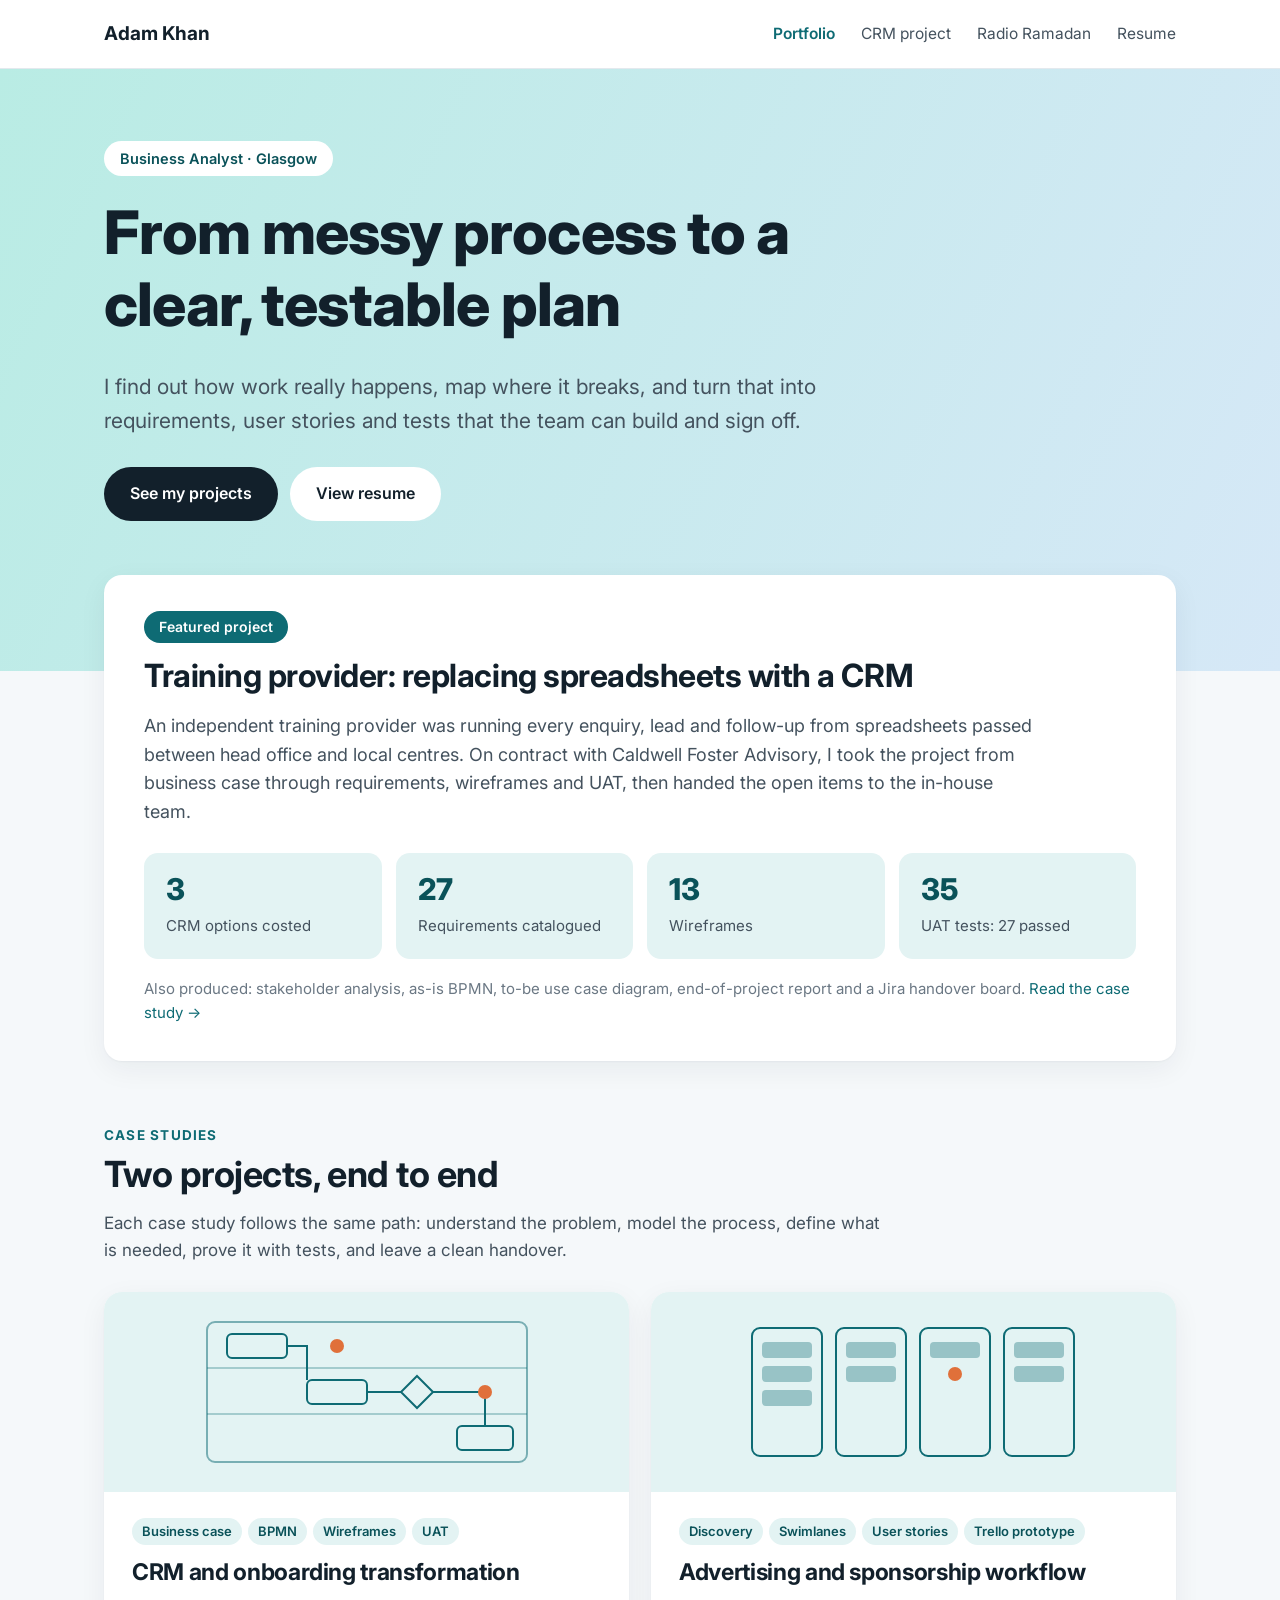
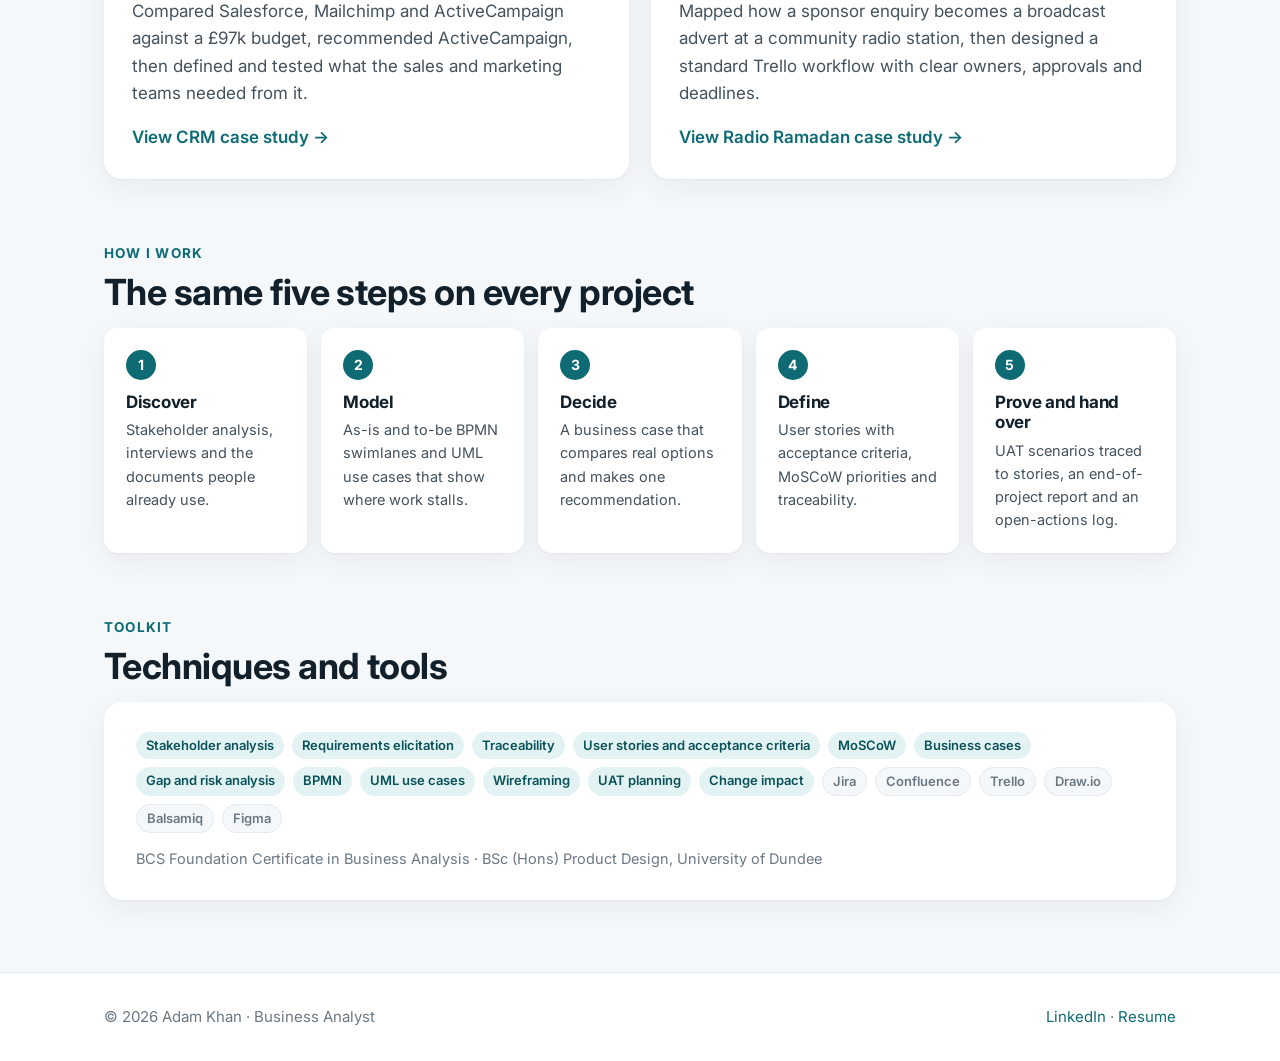
==== index.html @ da7eb166 "Publish BA portfolio site Co-Authored-By: Claude Opus 5.5 <noreply@anthropic.com>" ====
<!doctype html>
<html lang="en-GB">
<head>
<meta charset="utf-8">
<meta name="viewport" content="width=device-width, initial-scale=1">
<title>Adam Khan | Business Analyst</title>
<meta name="description" content="Business Analyst portfolio: CRM transformation and advertising workflow redesign, from discovery to UAT and handover.">
<link rel="preconnect" href="https://fonts.googleapis.com">
<link rel="preconnect" href="https://fonts.gstatic.com" crossorigin>
<link href="https://fonts.googleapis.com/css2?family=Inter:wght@400;500;600;700;800&display=swap" rel="stylesheet">
<link rel="stylesheet" href="styles.css">
</head>
<body>

<header class="site-header">
  <div class="wrap">
    <a class="logo" href="index.html">Adam Khan</a>
    <button class="nav-toggle" aria-expanded="false" aria-controls="nav">Menu</button>
    <nav class="nav" id="nav">
      <a href="index.html" aria-current="page">Portfolio</a>
      <a href="caldwell.html">CRM project</a>
      <a href="radio-ramadan.html">Radio Ramadan</a>
      <a href="resume.html">Resume</a>
    </nav>
  </div>
</header>

<div class="hero">
  <div class="wrap">
    <span class="pill">Business Analyst · Glasgow</span>
    <h1>From messy process to a clear, testable plan</h1>
    <p class="lede">I find out how work really happens, map where it breaks, and turn that into requirements, user stories and tests that the team can build and sign off.</p>
    <div class="btns">
      <a class="btn btn-dark" href="#work">See my projects</a>
      <a class="btn btn-light" href="resume.html">View resume</a>
    </div>
  </div>
</div>

<main class="wrap">

  <article class="card lift">
    <span class="tag">Featured project</span>
    <h2>Training provider: replacing spreadsheets with a CRM</h2>
    <p class="intro">An independent training provider was running every enquiry, lead and follow-up from spreadsheets passed between head office and local centres. On contract with Caldwell Foster Advisory, I took the project from business case through requirements, wireframes and UAT, then handed the open items to the in-house team.</p>
    <div class="stats">
      <div class="stat"><b>3</b><span>CRM options costed</span></div>
      <div class="stat"><b>27</b><span>Requirements catalogued</span></div>
      <div class="stat"><b>13</b><span>Wireframes</span></div>
      <div class="stat"><b>35</b><span>UAT tests: 27 passed</span></div>
    </div>
    <p class="also">Also produced: stakeholder analysis, as-is BPMN, to-be use case diagram, end-of-project report and a Jira handover board. <a href="caldwell.html">Read the case study →</a></p>
  </article>

  <section id="work">
    <p class="eyebrow">Case studies</p>
    <h2 class="section-title">Two projects, end to end</h2>
    <p class="section-lede">Each case study follows the same path: understand the problem, model the process, define what is needed, prove it with tests, and leave a clean handover.</p>

    <div class="grid-2">
      <a class="work-card" href="caldwell.html">
        <div class="thumb" aria-hidden="true">
          <svg viewBox="0 0 360 160" fill="none" stroke="currentColor" style="color:var(--brand)">
            <rect x="20" y="10" width="320" height="140" rx="8" stroke-width="2" opacity=".5"/>
            <line x1="20" y1="56" x2="340" y2="56" stroke-width="1.5" opacity=".4"/>
            <line x1="20" y1="102" x2="340" y2="102" stroke-width="1.5" opacity=".4"/>
            <rect x="40" y="22" width="60" height="24" rx="5" stroke-width="2"/>
            <rect x="120" y="68" width="60" height="24" rx="5" stroke-width="2"/>
            <path d="M230 64 l16 16 -16 16 -16 -16z" stroke-width="2"/>
            <rect x="270" y="114" width="56" height="24" rx="5" stroke-width="2"/>
            <path d="M100 34 h20 v34 M180 80 h34 M246 80 h52 v34" stroke-width="2"/>
            <circle cx="298" cy="80" r="7" fill="var(--accent)" stroke="none"/>
            <circle cx="150" cy="34" r="7" fill="var(--accent)" stroke="none"/>
          </svg>
        </div>
        <div class="body">
          <div class="chips"><span class="chip">Business case</span><span class="chip">BPMN</span><span class="chip">Wireframes</span><span class="chip">UAT</span></div>
          <h3>CRM and onboarding transformation</h3>
          <p>Compared Salesforce, Mailchimp and ActiveCampaign against a £97k budget, recommended ActiveCampaign, then defined and tested what the sales and marketing teams needed from it.</p>
          <span class="more">View CRM case study →</span>
        </div>
      </a>

      <a class="work-card" href="radio-ramadan.html">
        <div class="thumb" aria-hidden="true">
          <svg viewBox="0 0 360 160" fill="none" stroke="currentColor" style="color:var(--brand)">
            <g stroke-width="2">
              <rect x="18" y="16" width="70" height="128" rx="8"/>
              <rect x="102" y="16" width="70" height="128" rx="8"/>
              <rect x="186" y="16" width="70" height="128" rx="8"/>
              <rect x="270" y="16" width="70" height="128" rx="8"/>
            </g>
            <g fill="currentColor" stroke="none" opacity=".35">
              <rect x="28" y="30" width="50" height="16" rx="4"/><rect x="28" y="54" width="50" height="16" rx="4"/><rect x="28" y="78" width="50" height="16" rx="4"/>
              <rect x="112" y="30" width="50" height="16" rx="4"/><rect x="112" y="54" width="50" height="16" rx="4"/>
              <rect x="196" y="30" width="50" height="16" rx="4"/>
              <rect x="280" y="30" width="50" height="16" rx="4"/><rect x="280" y="54" width="50" height="16" rx="4"/>
            </g>
            <circle cx="221" cy="62" r="7" fill="var(--accent)" stroke="none"/>
          </svg>
        </div>
        <div class="body">
          <div class="chips"><span class="chip">Discovery</span><span class="chip">Swimlanes</span><span class="chip">User stories</span><span class="chip">Trello prototype</span></div>
          <h3>Advertising and sponsorship workflow</h3>
          <p>Mapped how a sponsor enquiry becomes a broadcast advert at a community radio station, then designed a standard Trello workflow with clear owners, approvals and deadlines.</p>
          <span class="more">View Radio Ramadan case study →</span>
        </div>
      </a>
    </div>
  </section>

  <section>
    <p class="eyebrow">How I work</p>
    <h2 class="section-title">The same five steps on every project</h2>
    <div class="steps">
      <div class="step"><h4>Discover</h4><p>Stakeholder analysis, interviews and the documents people already use.</p></div>
      <div class="step"><h4>Model</h4><p>As-is and to-be BPMN swimlanes and UML use cases that show where work stalls.</p></div>
      <div class="step"><h4>Decide</h4><p>A business case that compares real options and makes one recommendation.</p></div>
      <div class="step"><h4>Define</h4><p>User stories with acceptance criteria, MoSCoW priorities and traceability.</p></div>
      <div class="step"><h4>Prove and hand over</h4><p>UAT scenarios traced to stories, an end-of-project report and an open-actions log.</p></div>
    </div>
  </section>

  <section>
    <p class="eyebrow">Toolkit</p>
    <h2 class="section-title">Techniques and tools</h2>
    <div class="panel">
      <div class="skills">
        <span class="chip">Stakeholder analysis</span><span class="chip">Requirements elicitation</span><span class="chip">Traceability</span>
        <span class="chip">User stories and acceptance criteria</span><span class="chip">MoSCoW</span><span class="chip">Business cases</span>
        <span class="chip">Gap and risk analysis</span><span class="chip">BPMN</span><span class="chip">UML use cases</span>
        <span class="chip">Wireframing</span><span class="chip">UAT planning</span><span class="chip">Change impact</span>
        <span class="chip muted">Jira</span><span class="chip muted">Confluence</span><span class="chip muted">Trello</span>
        <span class="chip muted">Draw.io</span><span class="chip muted">Balsamiq</span><span class="chip muted">Figma</span>
      </div>
      <p class="note">BCS Foundation Certificate in Business Analysis · BSc (Hons) Product Design, University of Dundee</p>
    </div>
  </section>

</main>

<footer class="site-footer">
  <div class="wrap">
    <span>© 2026 Adam Khan · Business Analyst</span>
    <span><a href="https://www.linkedin.com/in/akhans">LinkedIn</a> · <a href="resume.html">Resume</a></span>
  </div>
</footer>
<script src="main.js"></script>
</body>
</html>
---- styles.css ----
:root {
  --bg: #f5f8fa;
  --surface: #ffffff;
  --ink: #12202b;
  --ink-2: #44525e;
  --ink-3: #6b7884;
  --line: #e3e9ee;
  --brand: #0e6b74;
  --brand-ink: #0a5259;
  --brand-soft: #e3f3f3;
  --accent: #e0703a;
  --pass: #18794e;
  --pass-soft: #e5f5ec;
  --fail: #b4402a;
  --fail-soft: #fbeae5;
  --pending: #8a6100;
  --pending-soft: #fdf3dc;
  --hero-a: #b9ece4;
  --hero-b: #d6e8f7;
  --dark: #12202b;
  --shadow: 0 1px 2px rgba(18, 32, 43, .04), 0 8px 28px rgba(18, 32, 43, .06);
  --radius: 18px;
  color-scheme: light;
}

@media (prefers-color-scheme: dark) {
  :root:not([data-theme="light"]) {
    --bg: #0f171d; --surface: #16222b; --ink: #e9eff3; --ink-2: #b6c2cb; --ink-3: #8b98a3;
    --line: #26343f; --brand: #4fc1c4; --brand-ink: #7fd6d8; --brand-soft: #173a3d;
    --pass: #5fd39a; --pass-soft: #163527; --fail: #f08c75; --fail-soft: #3d201a;
    --pending: #f0c25e; --pending-soft: #3a2f14; --hero-a: #12403f; --hero-b: #152d44;
    --dark: #050a0d; --shadow: 0 1px 2px rgba(0,0,0,.3), 0 8px 28px rgba(0,0,0,.25);
    color-scheme: dark;
  }
}
:root[data-theme="dark"] {
  --bg: #0f171d; --surface: #16222b; --ink: #e9eff3; --ink-2: #b6c2cb; --ink-3: #8b98a3;
  --line: #26343f; --brand: #4fc1c4; --brand-ink: #7fd6d8; --brand-soft: #173a3d;
  --pass: #5fd39a; --pass-soft: #163527; --fail: #f08c75; --fail-soft: #3d201a;
  --pending: #f0c25e; --pending-soft: #3a2f14; --hero-a: #12403f; --hero-b: #152d44;
  --dark: #050a0d; --shadow: 0 1px 2px rgba(0,0,0,.3), 0 8px 28px rgba(0,0,0,.25);
  color-scheme: dark;
}

* { box-sizing: border-box; }
html { scroll-behavior: smooth; }
body {
  margin: 0; background: var(--bg); color: var(--ink);
  font-family: "Inter", system-ui, -apple-system, "Segoe UI", sans-serif;
  font-size: 17px; line-height: 1.6; -webkit-font-smoothing: antialiased;
}
img { max-width: 100%; display: block; }
a { color: var(--brand); text-decoration: none; }
a:hover { text-decoration: underline; }
h1, h2, h3, h4 { line-height: 1.2; margin: 0 0 .5em; letter-spacing: -0.015em; }
p { margin: 0 0 1em; }
.wrap { max-width: 1120px; margin: 0 auto; padding: 0 24px; }

/* Header */
.site-header { background: var(--surface); border-bottom: 1px solid var(--line); position: sticky; top: 0; z-index: 20; }
.site-header .wrap { display: flex; align-items: center; justify-content: space-between; height: 68px; gap: 16px; }
.logo { font-weight: 700; font-size: 19px; color: var(--ink); white-space: nowrap; }
.logo:hover { text-decoration: none; }
.nav { display: flex; gap: 26px; }
.nav a { color: var(--ink-2); font-size: 15.5px; }
.nav a[aria-current="page"] { color: var(--brand); font-weight: 600; }
.nav a:hover { color: var(--brand); text-decoration: none; }
.nav-toggle { display: none; background: none; border: 1px solid var(--line); border-radius: 10px; padding: 7px 11px; color: var(--ink); font: inherit; font-size: 15px; cursor: pointer; }

/* Hero */
.hero { background: linear-gradient(115deg, var(--hero-a), var(--hero-b)); padding: 72px 0 150px; }
.hero.short { padding: 56px 0 110px; }
.pill { display: inline-block; background: var(--surface); color: var(--brand-ink); font-weight: 600; font-size: 14.5px; padding: 6px 16px; border-radius: 999px; margin-bottom: 20px; }
.hero h1 { font-size: clamp(36px, 5.4vw, 60px); font-weight: 800; max-width: 760px; }
.hero .lede { font-size: clamp(18px, 2vw, 21px); color: var(--ink-2); max-width: 720px; margin-bottom: 30px; }
.btns { display: flex; gap: 12px; flex-wrap: wrap; }
.btn { display: inline-flex; align-items: center; gap: 8px; padding: 14px 26px; border-radius: 999px; font-weight: 600; font-size: 16px; }
.btn:hover { text-decoration: none; transform: translateY(-1px); }
.btn-dark { background: var(--dark); color: #fff; }
.btn-light { background: var(--surface); color: var(--ink); }

/* Cards */
.card { background: var(--surface); border-radius: var(--radius); box-shadow: var(--shadow); padding: 36px 40px; }
.lift { margin-top: -96px; position: relative; }
.tag { display: inline-block; background: var(--brand); color: #fff; font-size: 14px; font-weight: 600; padding: 5px 15px; border-radius: 999px; margin-bottom: 14px; }
.tag.soft { background: var(--brand-soft); color: var(--brand-ink); }
.card h2 { font-size: clamp(24px, 3vw, 32px); }
.card .intro { color: var(--ink-2); font-size: 18px; max-width: 900px; }

.stats { display: grid; grid-template-columns: repeat(auto-fit, minmax(180px, 1fr)); gap: 14px; margin: 26px 0 18px; }
.stat { background: var(--brand-soft); border-radius: 14px; padding: 20px 22px; }
.stat b { display: block; font-size: 30px; color: var(--brand-ink); font-weight: 800; line-height: 1.1; margin-bottom: 6px; }
.stat span { color: var(--ink-2); font-size: 15px; }
.also { color: var(--ink-3); font-size: 15px; margin: 0; }

/* Sections */
section { padding: 64px 0 0; }
section:last-of-type { padding-bottom: 72px; }
.eyebrow { color: var(--brand); font-weight: 700; font-size: 13.5px; letter-spacing: .09em; text-transform: uppercase; margin-bottom: 6px; }
.section-title { font-size: clamp(26px, 3.2vw, 36px); margin-bottom: 14px; }
.section-lede { color: var(--ink-2); max-width: 780px; margin-bottom: 28px; }

.grid-3 { display: grid; grid-template-columns: repeat(3, 1fr); gap: 22px; }
.grid-2 { display: grid; grid-template-columns: repeat(2, 1fr); gap: 22px; }

.work-card { background: var(--surface); border-radius: var(--radius); box-shadow: var(--shadow); overflow: hidden; display: flex; flex-direction: column; color: inherit; }
.work-card:hover { text-decoration: none; transform: translateY(-2px); transition: transform .15s; }
.work-card .thumb { background: var(--brand-soft); height: 200px; display: grid; place-items: center; padding: 18px; }
.work-card .thumb svg { width: 100%; height: 100%; max-width: 360px; }
.work-card .body { padding: 26px 28px 28px; display: flex; flex-direction: column; flex: 1; }
.work-card h3 { font-size: 23px; }
.work-card p { color: var(--ink-2); flex: 1; }
.work-card .more { color: var(--brand); font-weight: 600; }
.work-card .chips { display: flex; flex-wrap: wrap; gap: 6px; margin-bottom: 14px; }

.chip { display: inline-block; font-size: 13px; font-weight: 600; padding: 3px 10px; border-radius: 999px; background: var(--brand-soft); color: var(--brand-ink); }
.chip.pass { background: var(--pass-soft); color: var(--pass); }
.chip.fail { background: var(--fail-soft); color: var(--fail); }
.chip.pending { background: var(--pending-soft); color: var(--pending); }
.chip.muted { background: var(--bg); color: var(--ink-3); border: 1px solid var(--line); }

/* Lifecycle */
.steps { display: grid; grid-template-columns: repeat(5, 1fr); gap: 14px; counter-reset: s; }
.step { background: var(--surface); border-radius: 14px; padding: 22px; box-shadow: var(--shadow); position: relative; }
.step::before { counter-increment: s; content: counter(s); display: inline-grid; place-items: center; width: 30px; height: 30px; border-radius: 50%; background: var(--brand); color: #fff; font-weight: 700; font-size: 14px; margin-bottom: 12px; }
.step h4 { font-size: 17px; margin-bottom: 6px; }
.step p { font-size: 14.5px; color: var(--ink-2); margin: 0; }

/* Project pages */
.subnav { position: sticky; top: 68px; z-index: 10; background: color-mix(in srgb, var(--bg) 92%, transparent); backdrop-filter: blur(8px); border-bottom: 1px solid var(--line); }
.subnav .wrap { display: flex; gap: 6px; overflow-x: auto; padding-top: 10px; padding-bottom: 10px; scrollbar-width: none; }
.subnav a { flex: none; font-size: 14.5px; color: var(--ink-2); padding: 6px 12px; border-radius: 999px; }
.subnav a:hover, .subnav a.active { background: var(--brand-soft); color: var(--brand-ink); text-decoration: none; }

.meta { display: grid; grid-template-columns: repeat(auto-fit, minmax(190px, 1fr)); gap: 18px; margin-top: 24px; padding-top: 22px; border-top: 1px solid var(--line); }
.meta dt { font-size: 13px; color: var(--ink-3); text-transform: uppercase; letter-spacing: .07em; font-weight: 600; }
.meta dd { margin: 2px 0 0; font-weight: 600; font-size: 15.5px; }

.panel { background: var(--surface); border-radius: var(--radius); box-shadow: var(--shadow); padding: 30px 32px; }
.panel + .panel { margin-top: 22px; }
.panel h3 { font-size: 21px; }
.panel .note { color: var(--ink-3); font-size: 14.5px; margin: 14px 0 0; }

.figure { background: var(--surface); border-radius: var(--radius); box-shadow: var(--shadow); overflow: hidden; }
.figure .img-wrap { background: #fff; padding: 18px; cursor: zoom-in; border-bottom: 1px solid var(--line); }
.figure .img-wrap img { margin: 0 auto; max-height: 560px; object-fit: contain; }
.figure figcaption { padding: 18px 24px; color: var(--ink-2); font-size: 15px; }
.figure figcaption b { color: var(--ink); display: block; font-size: 16px; margin-bottom: 2px; }
figure { margin: 0; }

ul.ticks { list-style: none; padding: 0; margin: 0; }
ul.ticks li { padding-left: 28px; position: relative; margin-bottom: 10px; color: var(--ink-2); }
ul.ticks li::before { content: ""; position: absolute; left: 4px; top: 9px; width: 12px; height: 7px; border-left: 2.5px solid var(--brand); border-bottom: 2.5px solid var(--brand); transform: rotate(-45deg); }
ul.pains li::before { border: none; width: 9px; height: 9px; border-radius: 50%; background: var(--accent); transform: none; top: 9px; }

.callout { background: var(--brand-soft); border-radius: 14px; padding: 20px 24px; color: var(--ink); }
.callout b { color: var(--brand-ink); }

/* Tables */
.table-scroll { overflow-x: auto; border-radius: 14px; border: 1px solid var(--line); background: var(--surface); }
table { border-collapse: collapse; width: 100%; font-size: 14.5px; }
th, td { text-align: left; padding: 12px 14px; border-bottom: 1px solid var(--line); vertical-align: top; }
th { background: var(--bg); font-size: 12.5px; text-transform: uppercase; letter-spacing: .06em; color: var(--ink-3); font-weight: 700; position: sticky; top: 0; }
tr:last-child td { border-bottom: none; }
td.id { font-weight: 700; color: var(--brand-ink); white-space: nowrap; }
td .ac { color: var(--ink-2); margin: 0; padding-left: 16px; }
td .ac li { margin-bottom: 3px; }
tr.epic td { background: var(--brand-soft); color: var(--brand-ink); font-weight: 700; font-size: 13px; text-transform: uppercase; letter-spacing: .06em; }
.recommended { outline: 2px solid var(--brand); outline-offset: -2px; }

.filters { display: flex; flex-wrap: wrap; gap: 8px; margin-bottom: 14px; }
.filters button { font: inherit; font-size: 14px; border: 1px solid var(--line); background: var(--surface); color: var(--ink-2); padding: 6px 14px; border-radius: 999px; cursor: pointer; }
.filters button[aria-pressed="true"] { background: var(--brand); border-color: var(--brand); color: #fff; }

/* Options */
.options { display: grid; grid-template-columns: repeat(3, 1fr); gap: 16px; }
.option { border: 1px solid var(--line); border-radius: 14px; padding: 22px; background: var(--surface); }
.option.pick { border: 2px solid var(--brand); background: var(--brand-soft); }
.option h4 { font-size: 17px; }
.option p { color: var(--ink-2); font-size: 15px; margin-bottom: 8px; }
.option .price { font-size: 14px; color: var(--ink-3); margin: 0; }

/* Matrix */
.matrix { display: grid; grid-template-columns: 34px 1fr 1fr; grid-template-rows: 1fr 1fr 30px; gap: 10px; }
.matrix .q { border-radius: 12px; padding: 16px 18px; font-size: 14.5px; }
.matrix .q h5 { margin: 0 0 8px; font-size: 13px; text-transform: uppercase; letter-spacing: .07em; }
.matrix .q ul { margin: 0; padding-left: 18px; color: var(--ink-2); }
.matrix .q1 { background: var(--bg); border: 1px solid var(--line); }
.matrix .q2 { background: var(--brand-soft); }
.matrix .q2 h5 { color: var(--brand-ink); }
.matrix .ylab { writing-mode: vertical-rl; transform: rotate(180deg); text-align: center; font-size: 12.5px; color: var(--ink-3); font-weight: 600; grid-row: 1 / 3; align-self: center; }
.matrix .xlab { grid-column: 2 / 4; text-align: center; font-size: 12.5px; color: var(--ink-3); font-weight: 600; align-self: center; }

/* UAT bar */
.uat-bar { display: flex; height: 16px; border-radius: 999px; overflow: hidden; background: var(--line); margin: 16px 0 10px; }
.uat-bar span { display: block; height: 100%; }
.uat-legend { display: flex; gap: 18px; flex-wrap: wrap; font-size: 14.5px; color: var(--ink-2); }
.uat-legend i { display: inline-block; width: 11px; height: 11px; border-radius: 3px; margin-right: 6px; vertical-align: -1px; }

/* Board */
.board { display: grid; grid-template-columns: repeat(7, minmax(150px, 1fr)); gap: 10px; overflow-x: auto; padding-bottom: 6px; }
.board .col { background: var(--bg); border-radius: 12px; padding: 12px; border: 1px solid var(--line); min-width: 150px; }
.board .col h5 { margin: 0 0 10px; font-size: 13.5px; }
.board .col div { background: var(--surface); border-radius: 8px; padding: 9px 10px; font-size: 13px; color: var(--ink-2); box-shadow: 0 1px 2px rgba(0,0,0,.06); margin-bottom: 6px; }

/* Gallery */
.gallery { display: grid; grid-template-columns: repeat(auto-fill, minmax(230px, 1fr)); gap: 16px; }
.gallery button { all: unset; cursor: zoom-in; background: var(--surface); border-radius: 12px; overflow: hidden; box-shadow: var(--shadow); display: block; }
.gallery button:focus-visible { outline: 3px solid var(--brand); }
.gallery img { aspect-ratio: 4 / 3; object-fit: cover; object-position: top; width: 100%; background: #fff; border-bottom: 1px solid var(--line); }
.gallery span { display: block; padding: 10px 14px; font-size: 14px; font-weight: 600; }

/* Lightbox */
.lightbox { position: fixed; inset: 0; background: rgba(8, 14, 18, .88); display: none; z-index: 100; padding: 24px; }
.lightbox.open { display: flex; flex-direction: column; }
.lightbox .lb-img { flex: 1; overflow: auto; display: flex; align-items: flex-start; justify-content: center; }
.lightbox img { max-width: none; width: auto; max-height: none; background: #fff; border-radius: 8px; }
.lightbox img.fit { max-width: 100%; max-height: 100%; margin: auto; }
.lightbox .lb-bar { display: flex; justify-content: space-between; align-items: center; color: #fff; padding-bottom: 12px; gap: 12px; font-size: 15px; }
.lightbox button { font: inherit; background: rgba(255,255,255,.14); color: #fff; border: 0; border-radius: 999px; padding: 8px 16px; cursor: pointer; }

/* Lessons */
.lessons { display: grid; grid-template-columns: repeat(3, 1fr); gap: 16px; }
.lessons div { border-radius: 14px; padding: 22px; background: var(--surface); box-shadow: var(--shadow); }
.lessons h4 { font-size: 16px; margin-bottom: 10px; }
.lessons ul { padding-left: 18px; margin: 0; color: var(--ink-2); font-size: 15px; }
.lessons li { margin-bottom: 6px; }

/* Resume */
.cv-section { margin-bottom: 34px; }
.cv-section h3 { font-size: 15px; text-transform: uppercase; letter-spacing: .08em; color: var(--brand); border-bottom: 2px solid var(--brand-soft); padding-bottom: 8px; margin-bottom: 18px; }
.role { margin-bottom: 24px; }
.role-head { display: flex; justify-content: space-between; gap: 12px; flex-wrap: wrap; }
.role-head h4 { font-size: 18px; margin: 0; }
.role-head span { color: var(--ink-3); font-size: 15px; white-space: nowrap; }
.role .sub { color: var(--ink-2); font-weight: 600; font-size: 15.5px; margin: 2px 0 8px; }
.role ul { margin: 0; padding-left: 20px; color: var(--ink-2); font-size: 15.5px; }
.role li { margin-bottom: 5px; }
.skills { display: flex; flex-wrap: wrap; gap: 8px; }

/* Footer */
.site-footer { border-top: 1px solid var(--line); padding: 32px 0; color: var(--ink-3); font-size: 15px; background: var(--surface); }
.site-footer .wrap { display: flex; justify-content: space-between; flex-wrap: wrap; gap: 12px; }

/* Responsive */
@media (max-width: 960px) {
  .grid-3, .options, .lessons { grid-template-columns: 1fr; }
  .steps { grid-template-columns: repeat(2, 1fr); }
  .grid-2 { grid-template-columns: 1fr; }
}
@media (max-width: 720px) {
  body { font-size: 16px; }
  .wrap { padding: 0 16px; }
  .nav-toggle { display: inline-block; }
  .nav { display: none; position: absolute; top: 68px; left: 0; right: 0; background: var(--surface); flex-direction: column; gap: 0; border-bottom: 1px solid var(--line); padding: 8px 16px 14px; }
  .nav.open { display: flex; }
  .nav a { padding: 10px 0; }
  .hero { padding: 48px 0 120px; }
  .card, .panel { padding: 24px 20px; }
  .steps { grid-template-columns: 1fr; }
  .matrix { grid-template-columns: 24px 1fr; grid-template-rows: auto auto auto; }
  .matrix .q { grid-column: 2; }
  .matrix .ylab { grid-row: 1 / 3; }
  .matrix .xlab { grid-column: 2; }
  .subnav { top: 68px; }
}

/* Print / PDF */
@media print {
  .site-header, .subnav, .nav-toggle, .btns, .filters, .lightbox, .site-footer { display: none !important; }
  body { background: #fff; font-size: 12pt; }
  .hero { background: none; padding: 0 0 12pt; }
  .lift { margin-top: 0; }
  .card, .panel, .figure, .work-card, .step, .lessons div { box-shadow: none; border: 1px solid #ddd; break-inside: avoid; }
  section { padding-top: 18pt; }
  a { color: inherit; }
  .figure .img-wrap img { max-height: 420px; }
}
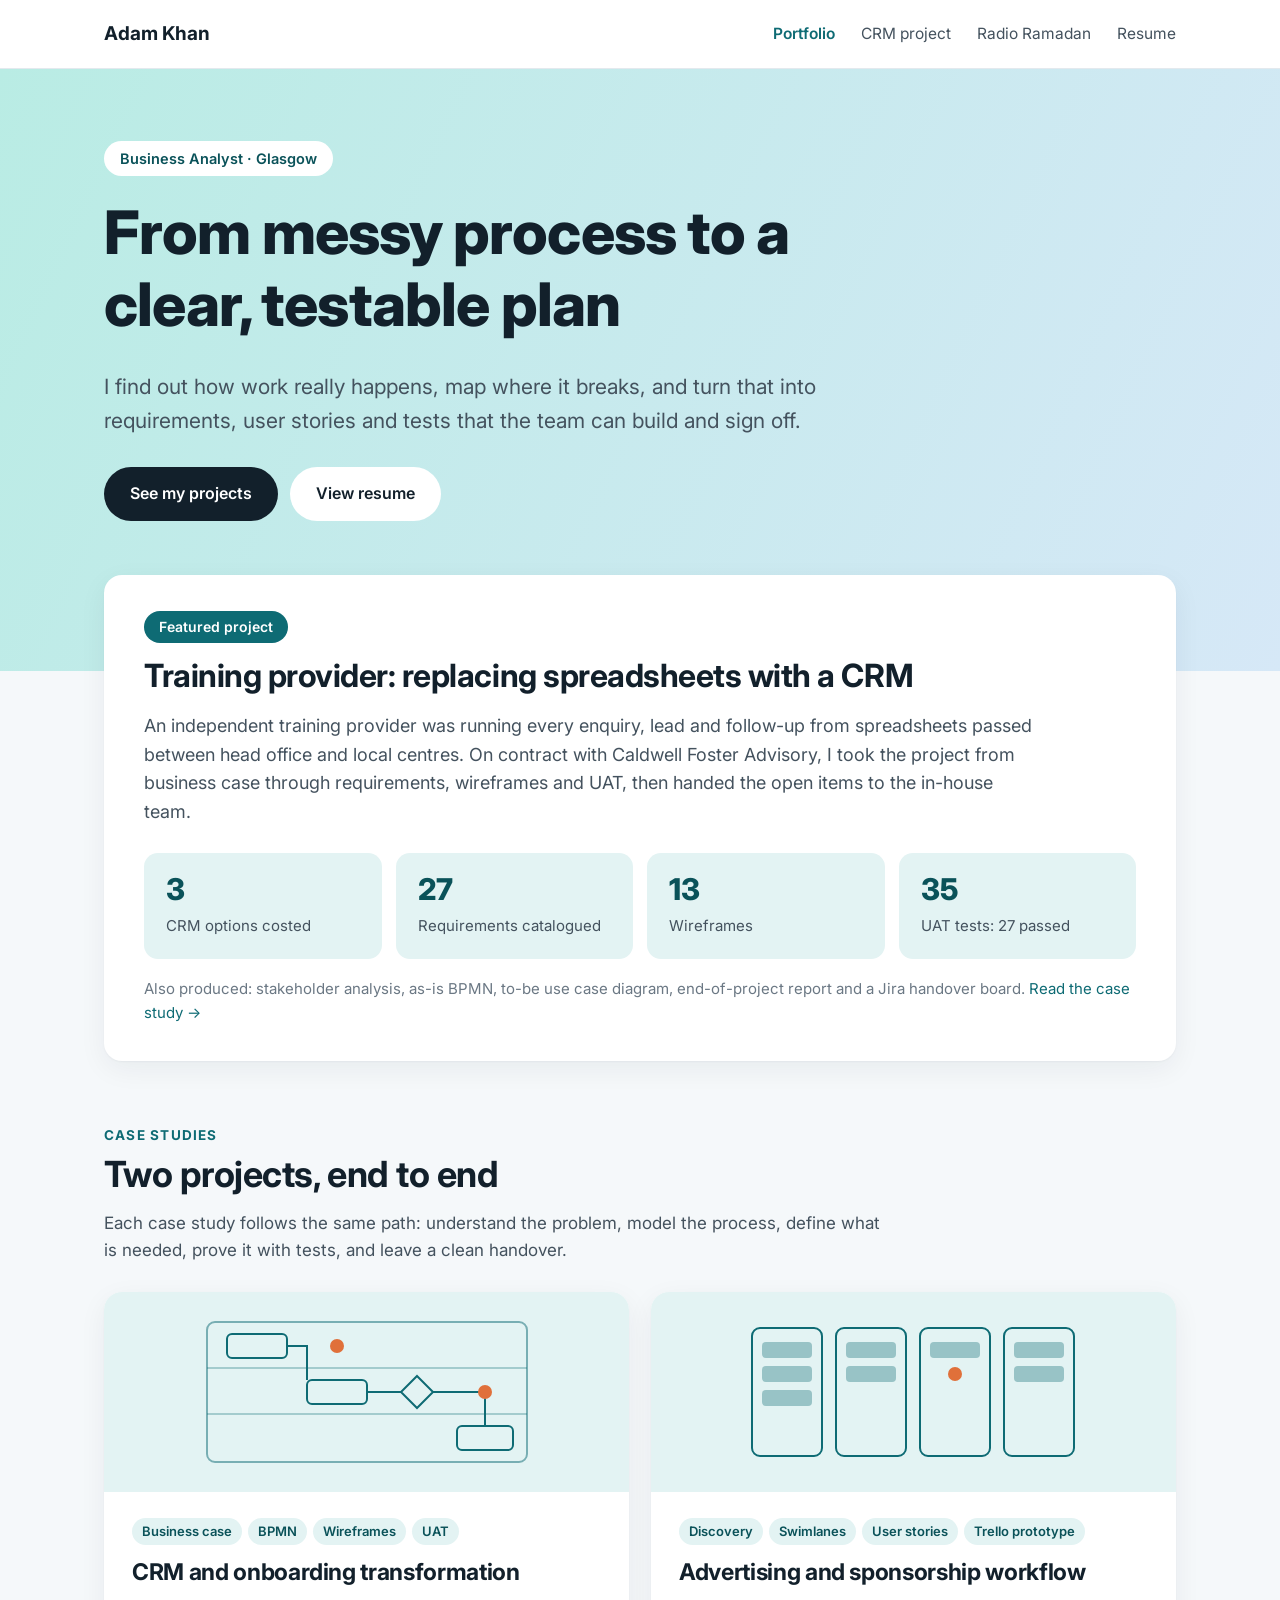
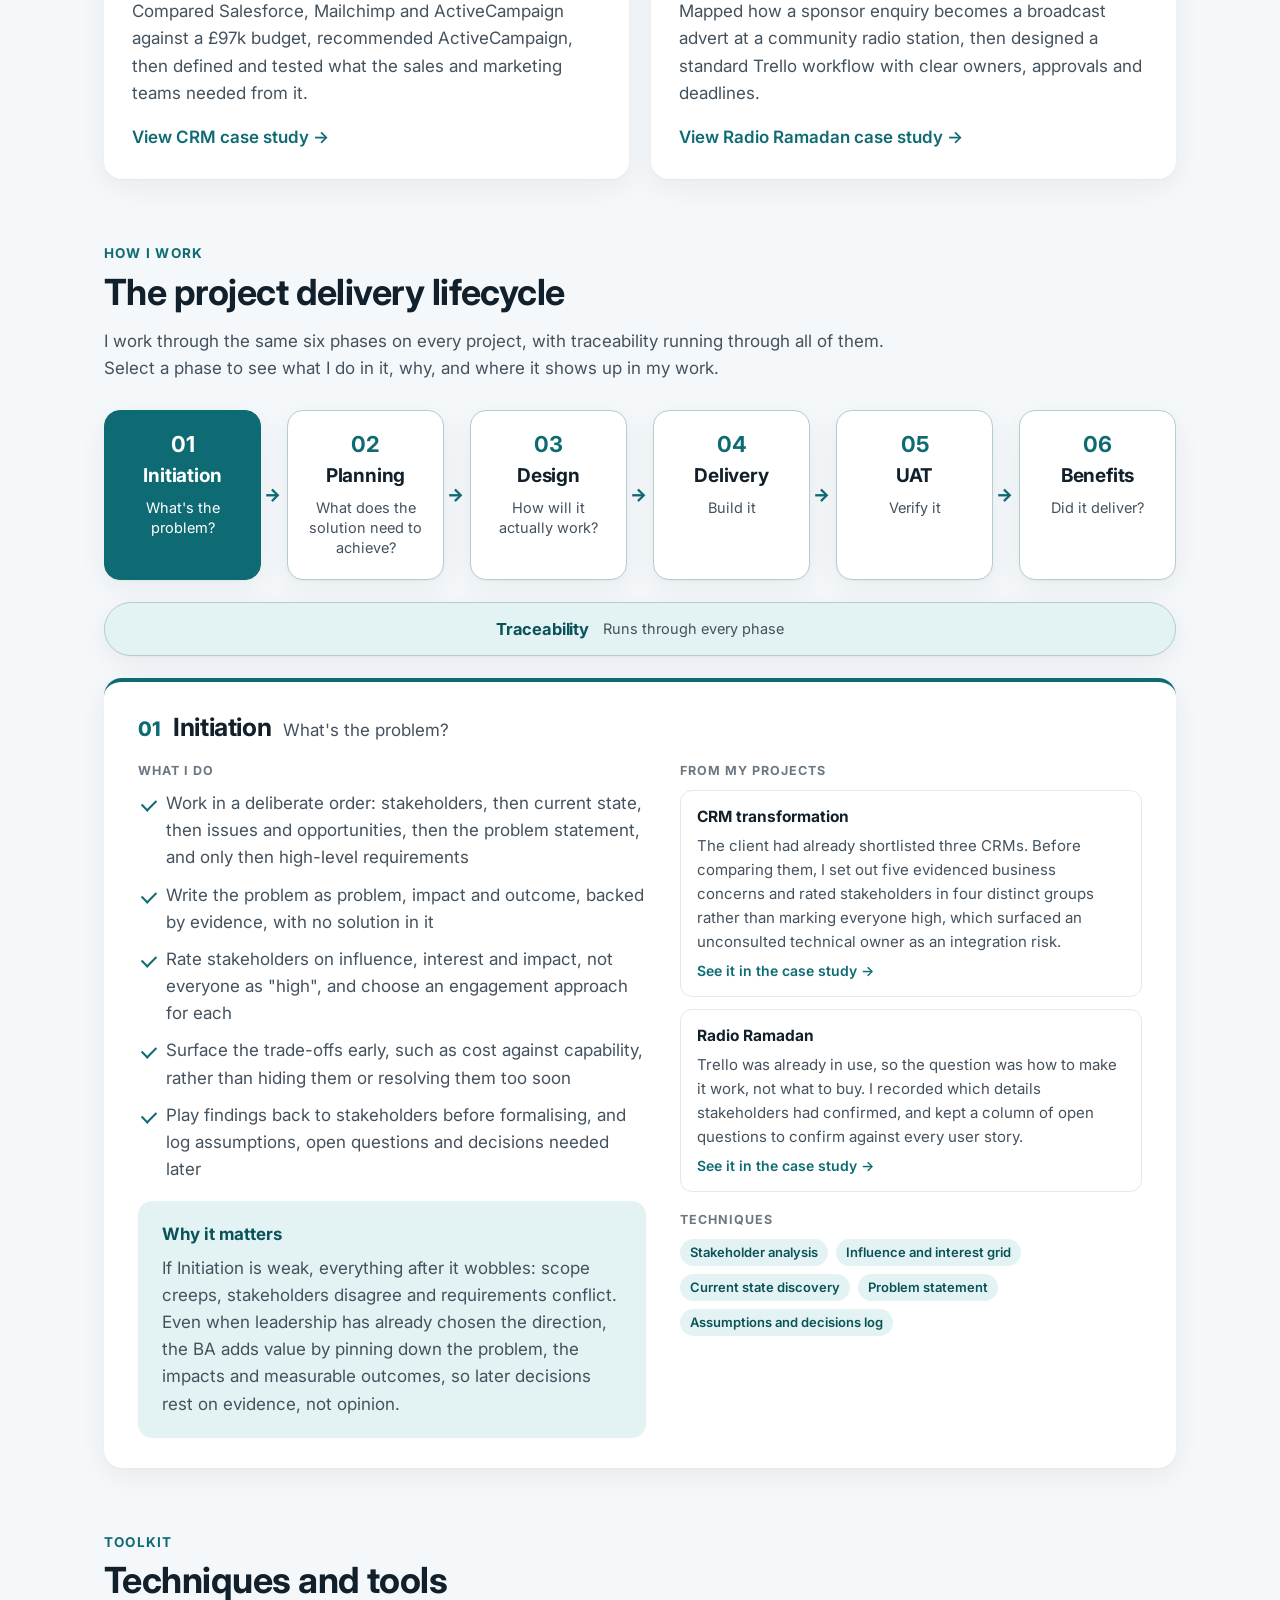
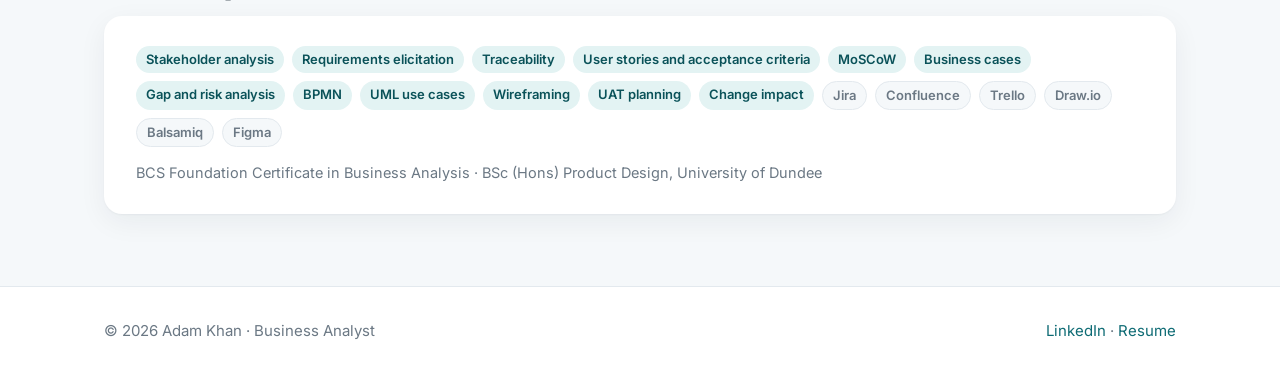
==== commit 2b927991: "Replace five steps with clickable six-phase delivery lifecycle Each phase opens a breakdown of what " ====
--- a/index.html
+++ b/index.html
@@ -109,15 +109,139 @@
     </div>
   </section>
 
-  <section>
+  <section id="how-i-work">
     <p class="eyebrow">How I work</p>
-    <h2 class="section-title">The same five steps on every project</h2>
-    <div class="steps">
-      <div class="step"><h4>Discover</h4><p>Stakeholder analysis, interviews and the documents people already use.</p></div>
-      <div class="step"><h4>Model</h4><p>As-is and to-be BPMN swimlanes and UML use cases that show where work stalls.</p></div>
-      <div class="step"><h4>Decide</h4><p>A business case that compares real options and makes one recommendation.</p></div>
-      <div class="step"><h4>Define</h4><p>User stories with acceptance criteria, MoSCoW priorities and traceability.</p></div>
-      <div class="step"><h4>Prove and hand over</h4><p>UAT scenarios traced to stories, an end-of-project report and an open-actions log.</p></div>
+    <h2 class="section-title">The project delivery lifecycle</h2>
+    <p class="section-lede">I work through the same six phases on every project, with traceability running through all of them. Select a phase to see what I do in it, why, and where it shows up in my work.</p>
+    <div class="lifecycle" data-lifecycle>
+      <div class="lc-tabs" role="tablist" aria-label="Project delivery lifecycle">
+        <button class="lc-card" role="tab" id="lc-tab-initiation" aria-controls="lc-initiation" aria-selected="true"><span class="lc-num">01</span><span class="lc-name">Initiation</span><span class="lc-q">What's the problem?</span></button>
+        <button class="lc-card" role="tab" id="lc-tab-planning" aria-controls="lc-planning" aria-selected="false" tabindex="-1"><span class="lc-num">02</span><span class="lc-name">Planning</span><span class="lc-q">What does the solution need to achieve?</span></button>
+        <button class="lc-card" role="tab" id="lc-tab-design" aria-controls="lc-design" aria-selected="false" tabindex="-1"><span class="lc-num">03</span><span class="lc-name">Design</span><span class="lc-q">How will it actually work?</span></button>
+        <button class="lc-card" role="tab" id="lc-tab-delivery" aria-controls="lc-delivery" aria-selected="false" tabindex="-1"><span class="lc-num">04</span><span class="lc-name">Delivery</span><span class="lc-q">Build it</span></button>
+        <button class="lc-card" role="tab" id="lc-tab-uat" aria-controls="lc-uat" aria-selected="false" tabindex="-1"><span class="lc-num">05</span><span class="lc-name">UAT</span><span class="lc-q">Verify it</span></button>
+        <button class="lc-card" role="tab" id="lc-tab-benefits" aria-controls="lc-benefits" aria-selected="false" tabindex="-1"><span class="lc-num">06</span><span class="lc-name">Benefits</span><span class="lc-q">Did it deliver?</span></button>
+        <button class="lc-card lc-trace" role="tab" id="lc-tab-traceability" aria-controls="lc-traceability" aria-selected="false" tabindex="-1"><span class="lc-name">Traceability</span><span class="lc-q">Runs through every phase</span></button>
+      <div class="lc-panel" id="lc-initiation" role="tabpanel" aria-labelledby="lc-tab-initiation">
+        <div class="lc-head"><span class="lc-num">01</span><h3>Initiation</h3><span class="lc-q">What's the problem?</span></div>
+        <div class="lc-body">
+          <div>
+            <h4>What I do</h4>
+            <ul class="ticks"><li>Work in a deliberate order: stakeholders, then current state, then issues and opportunities, then the problem statement, and only then high-level requirements</li><li>Write the problem as problem, impact and outcome, backed by evidence, with no solution in it</li><li>Rate stakeholders on influence, interest and impact, not everyone as "high", and choose an engagement approach for each</li><li>Surface the trade-offs early, such as cost against capability, rather than hiding them or resolving them too soon</li><li>Play findings back to stakeholders before formalising, and log assumptions, open questions and decisions needed later</li></ul>
+            <div class="callout lc-why"><b>Why it matters</b><p>If Initiation is weak, everything after it wobbles: scope creeps, stakeholders disagree and requirements conflict. Even when leadership has already chosen the direction, the BA adds value by pinning down the problem, the impacts and measurable outcomes, so later decisions rest on evidence, not opinion.</p></div>
+          </div>
+          <div>
+            <h4>From my projects</h4>
+            <a class="lc-ex" href="caldwell.html#stakeholders"><b>CRM transformation</b><span>The client had already shortlisted three CRMs. Before comparing them, I set out five evidenced business concerns and rated stakeholders in four distinct groups rather than marking everyone high, which surfaced an unconsulted technical owner as an integration risk.</span><em>See it in the case study →</em></a>
+            <a class="lc-ex" href="radio-ramadan.html#discovery"><b>Radio Ramadan</b><span>Trello was already in use, so the question was how to make it work, not what to buy. I recorded which details stakeholders had confirmed, and kept a column of open questions to confirm against every user story.</span><em>See it in the case study →</em></a>
+            <h4>Techniques</h4>
+            <div class="skills"><span class="chip">Stakeholder analysis</span><span class="chip">Influence and interest grid</span><span class="chip">Current state discovery</span><span class="chip">Problem statement</span><span class="chip">Assumptions and decisions log</span></div>
+          </div>
+        </div>
+      </div>
+      <div class="lc-panel" id="lc-planning" role="tabpanel" aria-labelledby="lc-tab-planning" hidden>
+        <div class="lc-head"><span class="lc-num">02</span><h3>Planning</h3><span class="lc-q">What does the solution need to achieve?</span></div>
+        <div class="lc-body">
+          <div>
+            <h4>What I do</h4>
+            <ul class="ticks"><li>Model the current processes in detail, including the manual hand-offs and workarounds</li><li>Set the future state beside the current state and name the gaps between them</li><li>Walk the future journey and ask, at each step, what must be true for it to work safely and well</li><li>Assess the impact on each group, such as customers, operations and compliance, before any design starts</li><li>Turn those findings into stakeholder requirements that trace back to the business need</li></ul>
+            <div class="callout lc-why"><b>Why it matters</b><p>If Initiation makes the problem clear, Planning makes the change clear. Stakeholder requirements aren't brainstormed; they come out of the gap analysis, the journey and the impact work. Skip that, and design becomes guesswork and operational impacts get missed.</p></div>
+          </div>
+          <div>
+            <h4>From my projects</h4>
+            <a class="lc-ex" href="caldwell.html#as-is"><b>CRM transformation</b><span>The as-is map showed each enquiry being keyed into a spreadsheet twice, and that three of the four end points were lost sales. Those were the gaps the future state had to close.</span><em>See it in the case study →</em></a>
+            <a class="lc-ex" href="radio-ramadan.html#to-be"><b>Radio Ramadan</b><span>I kept the team's existing Trello stages and added only what the gaps called for, such as a brief-complete check and recorded approvals, so the change stayed proportionate to the problem.</span><em>See it in the case study →</em></a>
+            <h4>Techniques</h4>
+            <div class="skills"><span class="chip">BPMN swimlanes</span><span class="chip">Gap analysis</span><span class="chip">Journey mapping</span><span class="chip">Impact assessment</span><span class="chip">Stakeholder requirements</span></div>
+          </div>
+        </div>
+      </div>
+      <div class="lc-panel" id="lc-design" role="tabpanel" aria-labelledby="lc-tab-design" hidden>
+        <div class="lc-head"><span class="lc-num">03</span><h3>Design</h3><span class="lc-q">How will it actually work?</span></div>
+        <div class="lc-body">
+          <div>
+            <h4>What I do</h4>
+            <ul class="ticks"><li>Model the future-state processes first, including what happens when things fail</li><li>Analyse each step: what must the system do for this step to work?</li><li>Group those behaviours into functional requirements that can each be built and tested on their own</li><li>Keep business rules (thresholds, limits, policies) separate from the requirements they govern</li><li>Add non-functional requirements and wireframes, and work out what the organisation must do to be ready</li></ul>
+            <div class="callout lc-why"><b>Why it matters</b><p>Requirements that aren't grounded in an agreed process are guesswork, and they get rewritten every time a workshop changes something. I keep business rules separate because they change faster than capabilities: when a limit changes, one rule is updated, not every requirement.</p></div>
+          </div>
+          <div>
+            <h4>From my projects</h4>
+            <a class="lc-ex" href="radio-ramadan.html#to-be"><b>Radio Ramadan</b><span>The to-be process covers the failure loops (incomplete briefs, rejected scripts, client changes), and the confirmed business rules (30-second adverts, five-minute breaks, two-manager sign-off) are recorded as distinct rules that the stories reference.</span><em>See it in the case study →</em></a>
+            <a class="lc-ex" href="caldwell.html#wireframes"><b>CRM transformation</b><span>Thirteen wireframes covered the customer journey, a use case diagram spanned four capability areas, and seven non-functional requirements covered scale and integration. I flagged that the non-functional requirements still needed measurable criteria.</span><em>See it in the case study →</em></a>
+            <h4>Techniques</h4>
+            <div class="skills"><span class="chip">To-be BPMN</span><span class="chip">UML use cases</span><span class="chip">Functional requirements</span><span class="chip">Business rules</span><span class="chip">Non-functional requirements</span><span class="chip">Wireframing</span></div>
+          </div>
+        </div>
+      </div>
+      <div class="lc-panel" id="lc-delivery" role="tabpanel" aria-labelledby="lc-tab-delivery" hidden>
+        <div class="lc-head"><span class="lc-num">04</span><h3>Delivery</h3><span class="lc-q">Build it</span></div>
+        <div class="lc-body">
+          <div>
+            <h4>What I do</h4>
+            <ul class="ticks"><li>Build the backlog from the design outputs, not from a blank page</li><li>Take the persona and outcome from the stakeholder need, and the capability from the grouped requirements</li><li>Write Given/When/Then acceptance criteria covering the happy path, business rules, failure paths, edge cases and side effects</li><li>Check stories are genuinely ready before sizing, and treat every developer question as a possible gap in the criteria</li><li>Track organisational readiness (communications, training, procedures) alongside the build, with owners and dates</li></ul>
+            <div class="callout lc-why"><b>Why it matters</b><p>A story is only useful if a developer can build it and a tester can test it without needing a meeting. And a perfect build can still fail at go-live if the organisation isn't ready, so readiness is tracked from the first sprint, not the last.</p></div>
+          </div>
+          <div>
+            <h4>From my projects</h4>
+            <a class="lc-ex" href="radio-ramadan.html#stories"><b>Radio Ramadan</b><span>Nineteen stories with the confirmed business rules written into the acceptance criteria, each listing the stories it depends on, plus a Trello prototype that shows the owner, status and next action on every booking.</span><em>See it in the case study →</em></a>
+            <a class="lc-ex" href="caldwell.html#requirements"><b>CRM transformation</b><span>Nine stories across three epics, each written for a real user group, from sales staff to finance, with criteria specific enough to test.</span><em>See it in the case study →</em></a>
+            <h4>Techniques</h4>
+            <div class="skills"><span class="chip">User stories</span><span class="chip">Given/When/Then</span><span class="chip">Backlog</span><span class="chip">Definition of Ready</span><span class="chip">Change and readiness tracking</span></div>
+          </div>
+        </div>
+      </div>
+      <div class="lc-panel" id="lc-uat" role="tabpanel" aria-labelledby="lc-tab-uat" hidden>
+        <div class="lc-head"><span class="lc-num">05</span><h3>UAT</h3><span class="lc-q">Verify it</span></div>
+        <div class="lc-body">
+          <div>
+            <h4>What I do</h4>
+            <ul class="ticks"><li>Plan UAT during design, starting with a test plan: scope, entry and exit criteria, roles and defect process</li><li>Derive every test case from an acceptance criterion and keep the link</li><li>Cover negative and boundary conditions, where the real defects tend to hide</li><li>Triage each defect: is it genuine, or a new requirement that belongs in change control?</li><li>Close with a summary report and written sign-off, with owners and dates for anything conditional</li></ul>
+            <div class="callout lc-why"><b>Why it matters</b><p>UAT is the business confirming that this is what it asked for. A weak UAT means a weak sign-off, and risk goes live with the solution. Because every test traces to a criterion, the testing is structured and defensible, not exploratory.</p></div>
+          </div>
+          <div>
+            <h4>From my projects</h4>
+            <a class="lc-ex" href="caldwell.html#uat"><b>CRM transformation</b><span>I recorded 35 UAT outcomes against individual acceptance criteria (27 passed) and logged a mismatch between the test count and the catalogue as a handover action, rather than hiding it.</span><em>See it in the case study →</em></a>
+            <a class="lc-ex" href="radio-ramadan.html#tests"><b>Radio Ramadan</b><span>Fourteen scenarios, each traced to the stories it proves, typed as positive, negative, boundary or control, including tests that stop an advert from being scheduled before the client approves it.</span><em>See it in the case study →</em></a>
+            <h4>Techniques</h4>
+            <div class="skills"><span class="chip">UAT test plan</span><span class="chip">Test cases</span><span class="chip">Negative and boundary testing</span><span class="chip">Defect triage</span><span class="chip">Sign-off</span></div>
+          </div>
+        </div>
+      </div>
+      <div class="lc-panel" id="lc-benefits" role="tabpanel" aria-labelledby="lc-tab-benefits" hidden>
+        <div class="lc-head"><span class="lc-num">06</span><h3>Benefits</h3><span class="lc-q">Did it deliver?</span></div>
+        <div class="lc-body">
+          <div>
+            <h4>What I do</h4>
+            <ul class="ticks"><li>Ask "how will we know this worked?" from Initiation onwards, not just at the end</li><li>Define each benefit with a baseline, a target, a measurement method, a data source, a named owner and a reporting cadence</li><li>Record results honestly: "on track" is not "achieved", and an early warning is a useful signal, not a failure</li><li>Hand over one to one, confirming each owner can actually get the data, not just that they agreed in a meeting</li><li>Account for every deliverable, and capture lessons that are specific enough to act on</li></ul>
+            <div class="callout lc-why"><b>Why it matters</b><p>Most BAs move on at go-live and never find out whether the project worked. Closing the loop answers the question the project started with. A measurement plan without named owners is just decoration.</p></div>
+          </div>
+          <div>
+            <h4>From my projects</h4>
+            <a class="lc-ex" href="caldwell.html#handover"><b>CRM transformation</b><span>The end report shows each objective as achieved or still in progress, treats the 18% revenue uplift as a target to track rather than a result, and hands six open actions to the in-house team.</span><em>See it in the case study →</em></a>
+            <a class="lc-ex" href="radio-ramadan.html#handover"><b>Radio Ramadan</b><span>I closed the analysis without claiming any unmeasured benefits, proposed baseline measures for a pilot, and wrote lessons as actions, such as agreeing a business owner and the required fields before piloting.</span><em>See it in the case study →</em></a>
+            <h4>Techniques</h4>
+            <div class="skills"><span class="chip">Benefits measurement plan</span><span class="chip">Benefits tracking</span><span class="chip">Ownership handover</span><span class="chip">Lessons learned</span><span class="chip">Closure summary</span></div>
+          </div>
+        </div>
+      </div>
+      <div class="lc-panel" id="lc-traceability" role="tabpanel" aria-labelledby="lc-tab-traceability" hidden>
+        <div class="lc-head"><h3>Traceability</h3><span class="lc-q">Runs through every phase</span></div>
+        <div class="lc-body">
+          <div>
+            <h4>What I do</h4>
+            <ul class="ticks"><li>Keep one chain: business requirement, then stakeholder requirement, then functional requirement, then story, then test</li><li>Give every item a consistent ID and link each one to what it came from</li><li>Check for orphans: no requirement without a source, and no business need without coverage</li><li>Use the links to assess the impact of any change</li></ul>
+            <div class="callout lc-why"><b>Why it matters</b><p>Traceability proves that no objective was left unsupported and that no requirement is random. When something changes, I can see straight away what else it affects. At sign-off, I can show that every need was built and tested.</p></div>
+          </div>
+          <div>
+            <h4>From my projects</h4>
+            <a class="lc-ex" href="radio-ramadan.html#tests"><b>Radio Ramadan</b><span>Every test lists the stories it proves; for example, TC-14 traces to stories 2.6, 3.1 and 3.2. Every story maps to a use case.</span><em>See it in the case study →</em></a>
+            <a class="lc-ex" href="caldwell.html#uat"><b>CRM transformation</b><span>Each acceptance criterion in the requirements catalogue carries its own UAT result, so gaps are visible line by line.</span><em>See it in the case study →</em></a>
+            <h4>Techniques</h4>
+            <div class="skills"><span class="chip">Requirements traceability</span><span class="chip">Impact analysis</span><span class="chip">Consistent IDs</span></div>
+          </div>
+        </div>
+      </div>
+      </div>
     </div>
   </section>
 
--- a/styles.css
+++ b/styles.css
@@ -120,11 +120,37 @@
 .chip.muted { background: var(--bg); color: var(--ink-3); border: 1px solid var(--line); }
 
 /* Lifecycle */
-.steps { display: grid; grid-template-columns: repeat(5, 1fr); gap: 14px; counter-reset: s; }
-.step { background: var(--surface); border-radius: 14px; padding: 22px; box-shadow: var(--shadow); position: relative; }
-.step::before { counter-increment: s; content: counter(s); display: inline-grid; place-items: center; width: 30px; height: 30px; border-radius: 50%; background: var(--brand); color: #fff; font-weight: 700; font-size: 14px; margin-bottom: 12px; }
-.step h4 { font-size: 17px; margin-bottom: 6px; }
-.step p { font-size: 14.5px; color: var(--ink-2); margin: 0; }
+.lc-tabs { display: grid; grid-template-columns: repeat(6, 1fr); gap: 22px 26px; }
+.lc-card { font: inherit; color: var(--ink); background: var(--surface); border: 1.5px solid color-mix(in srgb, var(--brand) 22%, var(--line)); border-radius: 16px; padding: 22px 14px 20px; cursor: pointer; position: relative; display: flex; flex-direction: column; align-items: center; text-align: center; gap: 6px; box-shadow: var(--shadow); transition: background .15s, border-color .15s, transform .15s; }
+.lc-card:hover { border-color: var(--brand); transform: translateY(-2px); }
+.lc-card:focus-visible { outline: 3px solid var(--accent); outline-offset: 2px; }
+.lc-card .lc-num { color: var(--brand); font-weight: 700; font-size: 22px; line-height: 1; }
+.lc-card .lc-name { font-weight: 700; font-size: 19px; letter-spacing: -0.01em; }
+.lc-card .lc-q { color: var(--ink-2); font-size: 14.5px; line-height: 1.4; }
+.lc-card[aria-selected="true"] { background: var(--brand); border-color: var(--brand); }
+.lc-card[aria-selected="true"] .lc-num, .lc-card[aria-selected="true"] .lc-name, .lc-card[aria-selected="true"] .lc-q { color: #fff; }
+.lc-card:nth-child(-n+5)::after { content: "→"; position: absolute; right: -21px; top: 50%; transform: translateY(-50%); color: var(--brand); font-weight: 800; font-size: 18px; pointer-events: none; }
+.lc-trace { grid-column: 1 / -1; flex-direction: row; justify-content: center; gap: 14px; border-radius: 999px; padding: 13px 20px; background: var(--brand-soft); }
+.lc-trace .lc-name { font-size: 16.5px; color: var(--brand-ink); }
+.lc-trace .lc-q { font-size: 14.5px; }
+.lc-panel { grid-column: 1 / -1; background: var(--surface); border-radius: var(--radius); box-shadow: var(--shadow); padding: 30px 34px; border-top: 4px solid var(--brand); }
+.lc-head { display: flex; align-items: baseline; gap: 12px; flex-wrap: wrap; margin-bottom: 18px; }
+.lc-head .lc-num { color: var(--brand); font-weight: 800; font-size: 20px; }
+.lc-head h3 { margin: 0; font-size: 25px; }
+.lc-head .lc-q { color: var(--ink-2); font-size: 17px; }
+.lc-body { display: grid; grid-template-columns: 1.1fr 1fr; gap: 34px; }
+.lc-body h4 { font-size: 12.5px; text-transform: uppercase; letter-spacing: .08em; color: var(--ink-3); margin: 0 0 12px; }
+.lc-body h4 + .skills { margin-top: 0; }
+.lc-body > div > h4:not(:first-child) { margin-top: 20px; }
+.lc-why { margin-top: 18px; }
+.lc-why p { margin: 6px 0 0; color: var(--ink-2); }
+.lc-ex { display: block; border: 1px solid var(--line); border-radius: 12px; padding: 14px 16px; margin-bottom: 12px; color: inherit; }
+.lc-ex:hover { border-color: var(--brand); text-decoration: none; }
+.lc-ex b { display: block; font-size: 15.5px; margin-bottom: 4px; }
+.lc-ex span { display: block; color: var(--ink-2); font-size: 15px; }
+.lc-ex em { display: block; font-style: normal; color: var(--brand); font-weight: 600; font-size: 14px; margin-top: 6px; }
+.phase-tag { display: inline-block; background: var(--brand-soft); color: var(--brand-ink); border-radius: 999px; padding: 2px 10px; margin-right: 8px; letter-spacing: .06em; }
+.phase-tag:hover { text-decoration: none; background: var(--brand); color: #fff; }
 
 /* Project pages */
 .subnav { position: sticky; top: 68px; z-index: 10; background: color-mix(in srgb, var(--bg) 92%, transparent); backdrop-filter: blur(8px); border-bottom: 1px solid var(--line); }
@@ -245,7 +271,9 @@
 /* Responsive */
 @media (max-width: 960px) {
   .grid-3, .options, .lessons { grid-template-columns: 1fr; }
-  .steps { grid-template-columns: repeat(2, 1fr); }
+  .lc-tabs { grid-template-columns: repeat(3, 1fr); }
+  .lc-card:nth-child(-n+5)::after { content: none; }
+  .lc-body { grid-template-columns: 1fr; gap: 10px; }
   .grid-2 { grid-template-columns: 1fr; }
 }
 @media (max-width: 720px) {
@@ -257,7 +285,13 @@
   .nav a { padding: 10px 0; }
   .hero { padding: 48px 0 120px; }
   .card, .panel { padding: 24px 20px; }
-  .steps { grid-template-columns: 1fr; }
+  .lc-tabs { grid-template-columns: 1fr; gap: 10px; }
+  .lc-card { flex-direction: row; flex-wrap: wrap; align-items: baseline; text-align: left; padding: 14px 16px; gap: 4px 10px; }
+  .lc-card .lc-num { font-size: 17px; }
+  .lc-card .lc-name { font-size: 17px; }
+  .lc-card .lc-q { flex-basis: 100%; }
+  .lc-trace { border-radius: 16px; justify-content: flex-start; }
+  .lc-panel { padding: 22px 18px; }
   .matrix { grid-template-columns: 24px 1fr; grid-template-rows: auto auto auto; }
   .matrix .q { grid-column: 2; }
   .matrix .ylab { grid-row: 1 / 3; }
@@ -271,7 +305,7 @@
   body { background: #fff; font-size: 12pt; }
   .hero { background: none; padding: 0 0 12pt; }
   .lift { margin-top: 0; }
-  .card, .panel, .figure, .work-card, .step, .lessons div { box-shadow: none; border: 1px solid #ddd; break-inside: avoid; }
+  .card, .panel, .figure, .work-card, .lc-panel, .lessons div { box-shadow: none; border: 1px solid #ddd; break-inside: avoid; }
   section { padding-top: 18pt; }
   a { color: inherit; }
   .figure .img-wrap img { max-height: 420px; }
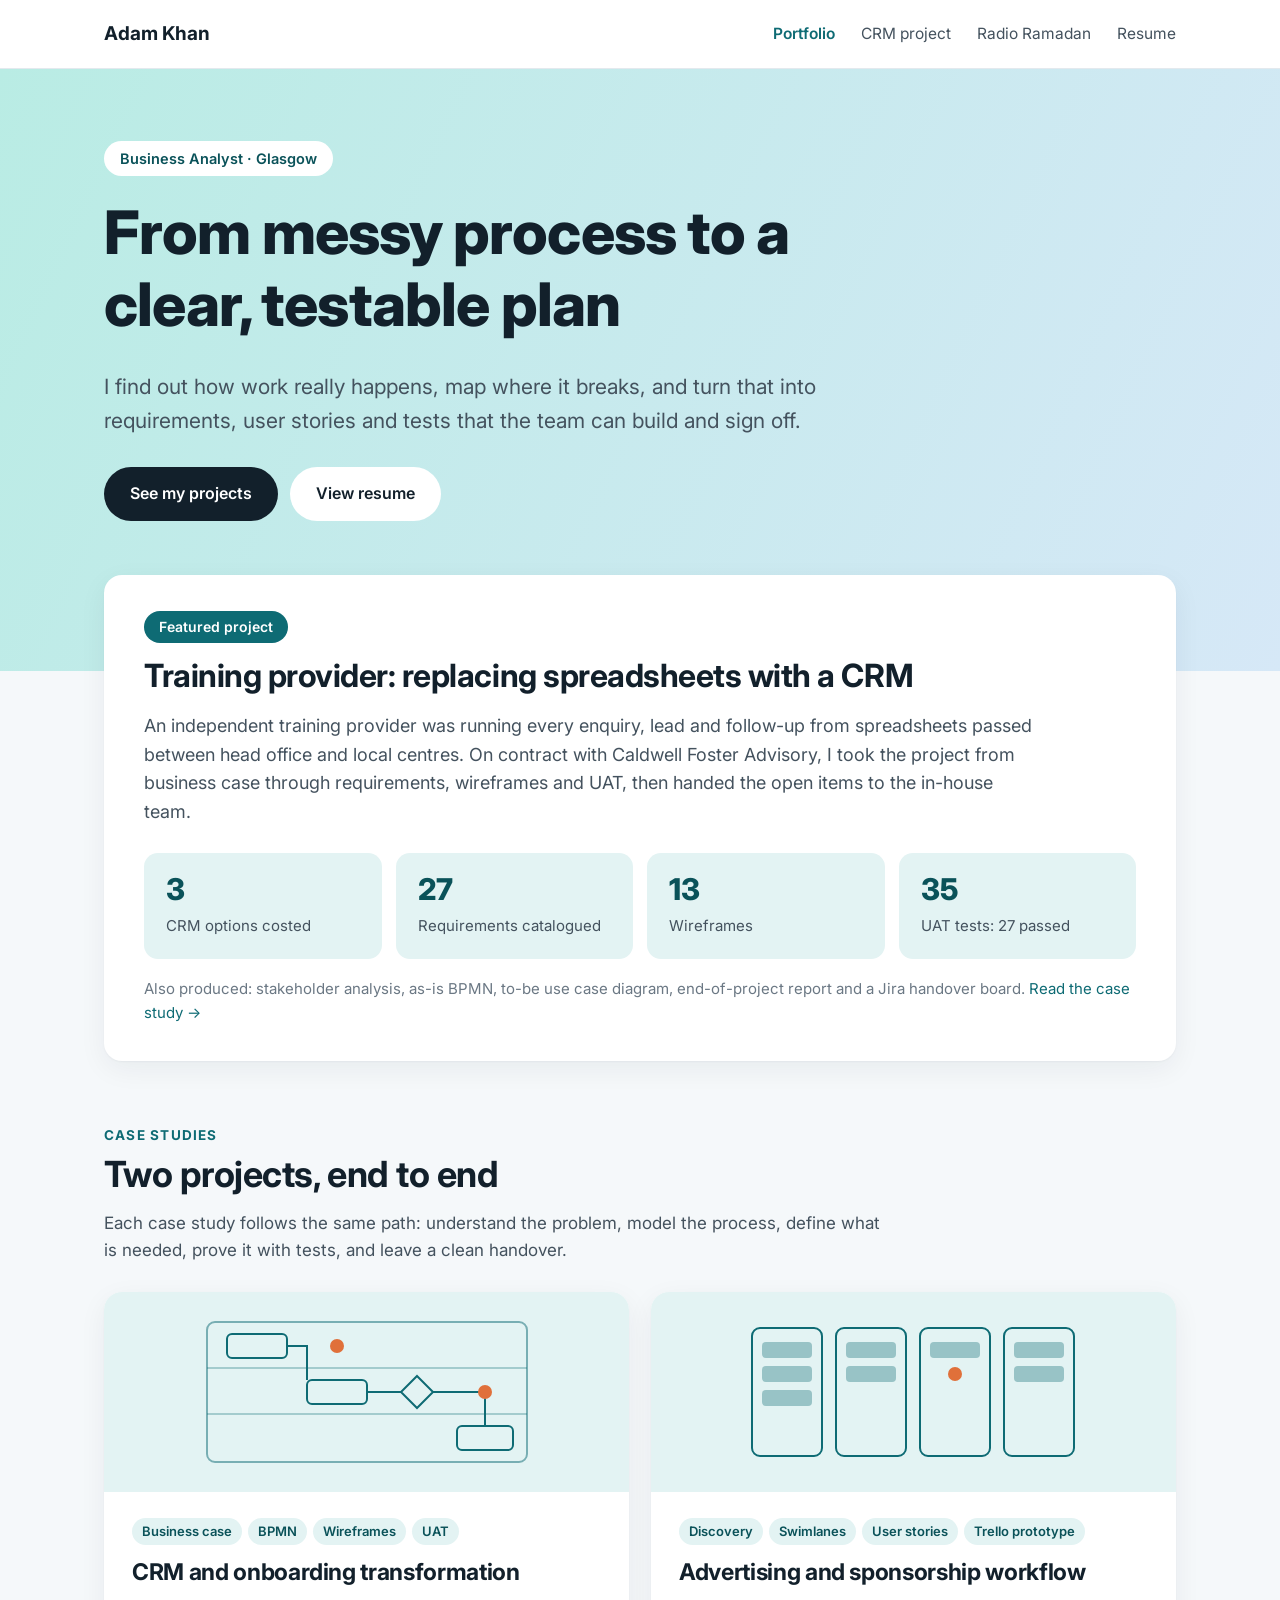
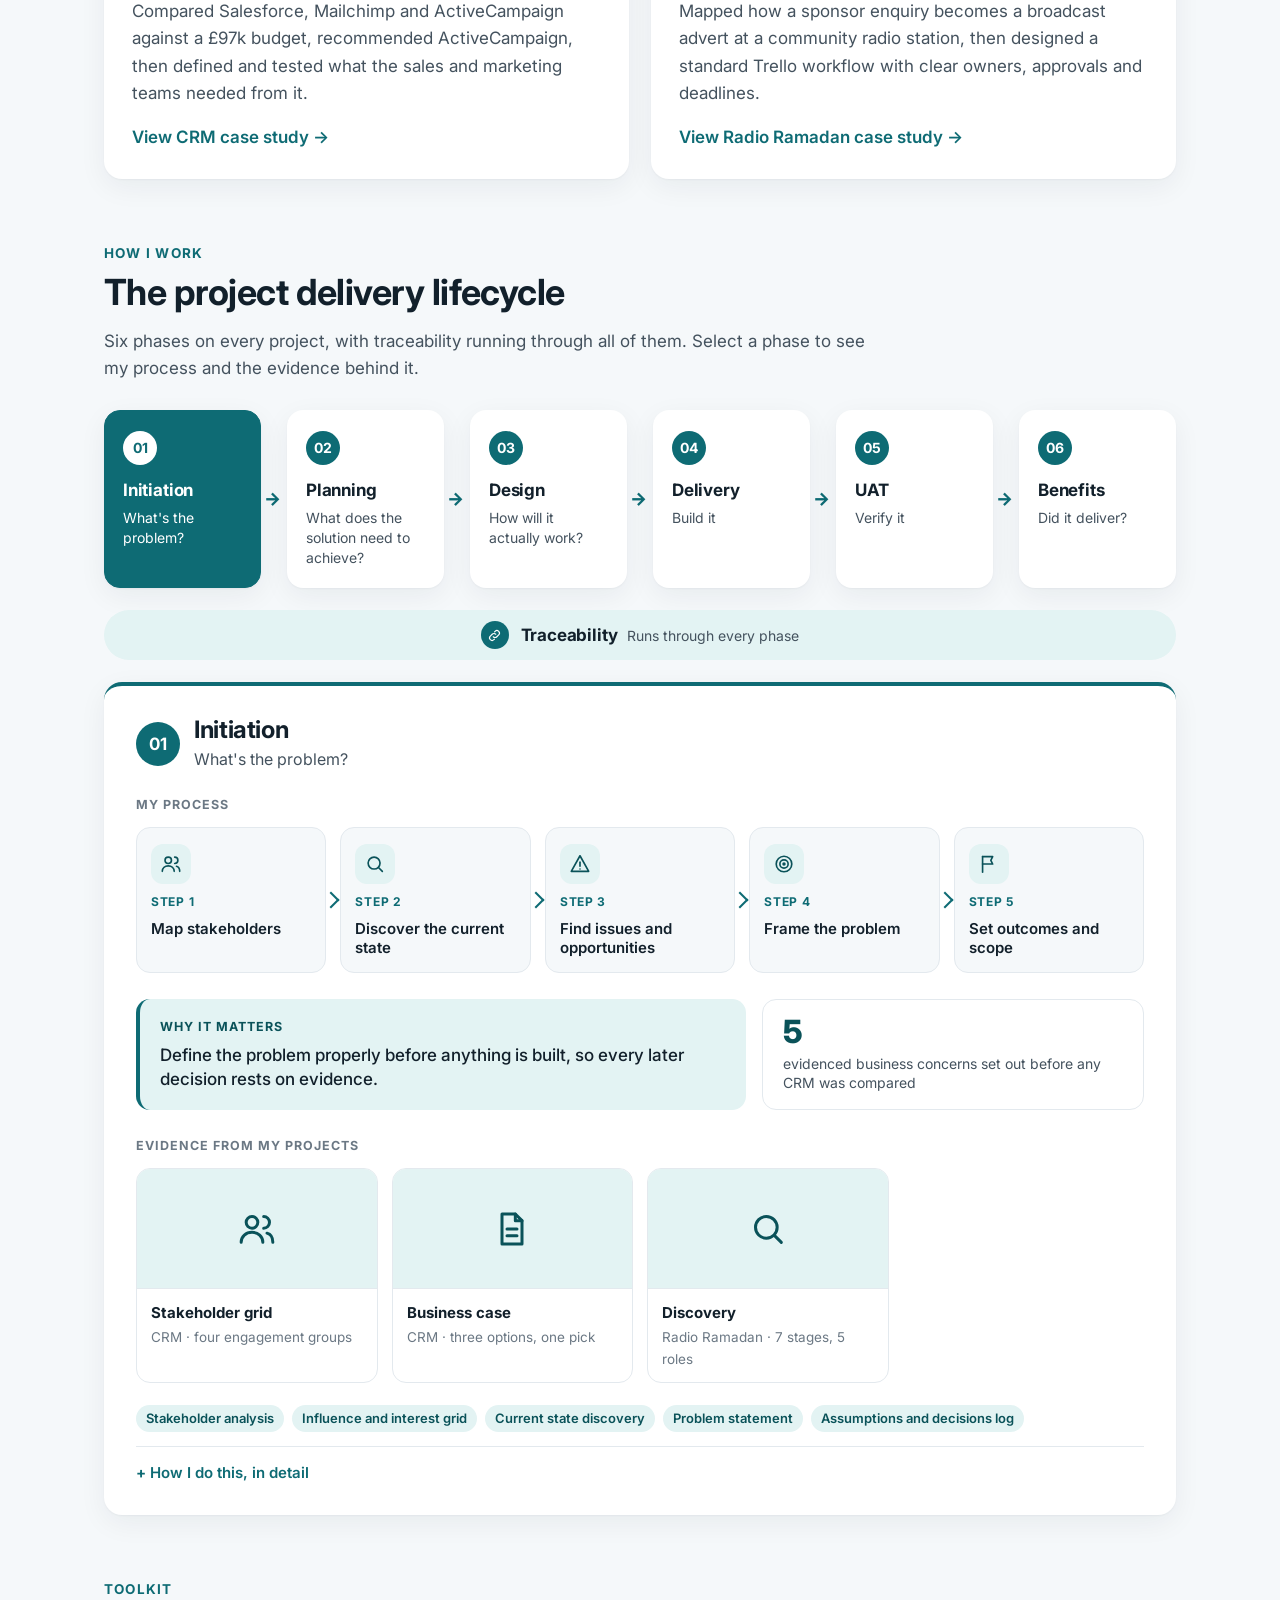
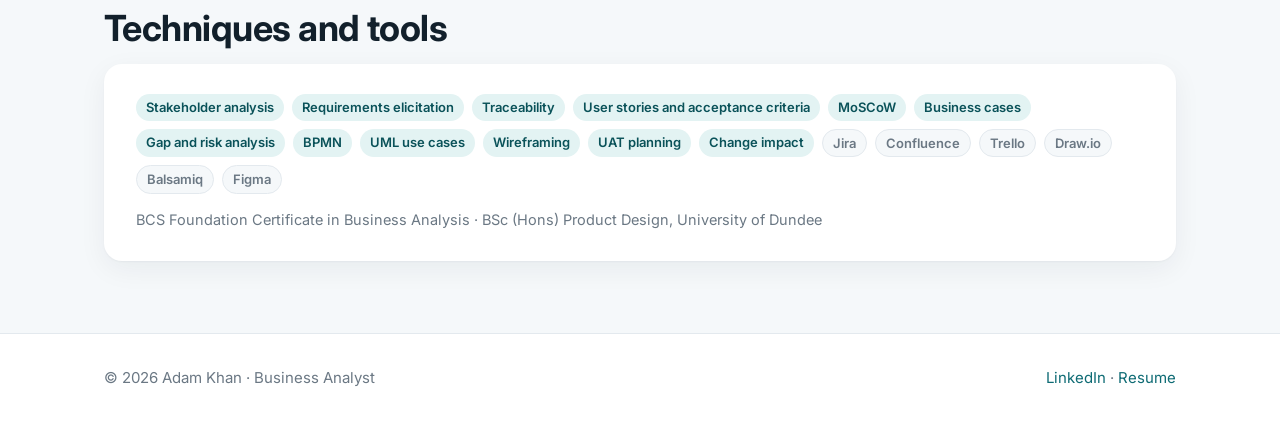
==== commit 43b9f32d: "Redesign lifecycle phases as visual process flows; add cache-busting Each phase now shows a numbered" ====
--- a/index.html
+++ b/index.html
@@ -8,7 +8,7 @@
 <link rel="preconnect" href="https://fonts.googleapis.com">
 <link rel="preconnect" href="https://fonts.gstatic.com" crossorigin>
 <link href="https://fonts.googleapis.com/css2?family=Inter:wght@400;500;600;700;800&display=swap" rel="stylesheet">
-<link rel="stylesheet" href="styles.css">
+<link rel="stylesheet" href="styles.css?v=3">
 </head>
 <body>
 
@@ -112,134 +112,221 @@
   <section id="how-i-work">
     <p class="eyebrow">How I work</p>
     <h2 class="section-title">The project delivery lifecycle</h2>
-    <p class="section-lede">I work through the same six phases on every project, with traceability running through all of them. Select a phase to see what I do in it, why, and where it shows up in my work.</p>
+    <p class="section-lede">Six phases on every project, with traceability running through all of them. Select a phase to see my process and the evidence behind it.</p>
     <div class="lifecycle" data-lifecycle>
       <div class="lc-tabs" role="tablist" aria-label="Project delivery lifecycle">
-        <button class="lc-card" role="tab" id="lc-tab-initiation" aria-controls="lc-initiation" aria-selected="true"><span class="lc-num">01</span><span class="lc-name">Initiation</span><span class="lc-q">What's the problem?</span></button>
-        <button class="lc-card" role="tab" id="lc-tab-planning" aria-controls="lc-planning" aria-selected="false" tabindex="-1"><span class="lc-num">02</span><span class="lc-name">Planning</span><span class="lc-q">What does the solution need to achieve?</span></button>
-        <button class="lc-card" role="tab" id="lc-tab-design" aria-controls="lc-design" aria-selected="false" tabindex="-1"><span class="lc-num">03</span><span class="lc-name">Design</span><span class="lc-q">How will it actually work?</span></button>
-        <button class="lc-card" role="tab" id="lc-tab-delivery" aria-controls="lc-delivery" aria-selected="false" tabindex="-1"><span class="lc-num">04</span><span class="lc-name">Delivery</span><span class="lc-q">Build it</span></button>
-        <button class="lc-card" role="tab" id="lc-tab-uat" aria-controls="lc-uat" aria-selected="false" tabindex="-1"><span class="lc-num">05</span><span class="lc-name">UAT</span><span class="lc-q">Verify it</span></button>
-        <button class="lc-card" role="tab" id="lc-tab-benefits" aria-controls="lc-benefits" aria-selected="false" tabindex="-1"><span class="lc-num">06</span><span class="lc-name">Benefits</span><span class="lc-q">Did it deliver?</span></button>
-        <button class="lc-card lc-trace" role="tab" id="lc-tab-traceability" aria-controls="lc-traceability" aria-selected="false" tabindex="-1"><span class="lc-name">Traceability</span><span class="lc-q">Runs through every phase</span></button>
+        <button class="lc-card" role="tab" id="lc-tab-initiation" aria-controls="lc-initiation" aria-selected="true"><span class="lc-badge">01</span><span class="lc-text"><span class="lc-name">Initiation</span><span class="lc-q">What's the problem?</span></span></button>
+        <button class="lc-card" role="tab" id="lc-tab-planning" aria-controls="lc-planning" aria-selected="false" tabindex="-1"><span class="lc-badge">02</span><span class="lc-text"><span class="lc-name">Planning</span><span class="lc-q">What does the solution need to achieve?</span></span></button>
+        <button class="lc-card" role="tab" id="lc-tab-design" aria-controls="lc-design" aria-selected="false" tabindex="-1"><span class="lc-badge">03</span><span class="lc-text"><span class="lc-name">Design</span><span class="lc-q">How will it actually work?</span></span></button>
+        <button class="lc-card" role="tab" id="lc-tab-delivery" aria-controls="lc-delivery" aria-selected="false" tabindex="-1"><span class="lc-badge">04</span><span class="lc-text"><span class="lc-name">Delivery</span><span class="lc-q">Build it</span></span></button>
+        <button class="lc-card" role="tab" id="lc-tab-uat" aria-controls="lc-uat" aria-selected="false" tabindex="-1"><span class="lc-badge">05</span><span class="lc-text"><span class="lc-name">UAT</span><span class="lc-q">Verify it</span></span></button>
+        <button class="lc-card" role="tab" id="lc-tab-benefits" aria-controls="lc-benefits" aria-selected="false" tabindex="-1"><span class="lc-badge">06</span><span class="lc-text"><span class="lc-name">Benefits</span><span class="lc-q">Did it deliver?</span></span></button>
+        <button class="lc-card lc-trace" role="tab" id="lc-tab-traceability" aria-controls="lc-traceability" aria-selected="false" tabindex="-1"><span class="lc-badge"><svg class="ic-sm" viewBox="0 0 24 24" fill="none" stroke="currentColor" stroke-width="1.8" stroke-linecap="round" stroke-linejoin="round" aria-hidden="true"><path d="M10 14a4 4 0 0 0 5.7 0l3-3a4 4 0 0 0-5.7-5.7l-1 1"/><path d="M14 10a4 4 0 0 0-5.7 0l-3 3a4 4 0 0 0 5.7 5.7l1-1"/></svg></span><span class="lc-text"><span class="lc-name">Traceability</span><span class="lc-q">Runs through every phase</span></span></button>
       <div class="lc-panel" id="lc-initiation" role="tabpanel" aria-labelledby="lc-tab-initiation">
-        <div class="lc-head"><span class="lc-num">01</span><h3>Initiation</h3><span class="lc-q">What's the problem?</span></div>
-        <div class="lc-body">
-          <div>
-            <h4>What I do</h4>
+        <div class="lc-head"><span class="lc-badge">01</span><div><h3>Initiation</h3><p class="lc-short">What's the problem?</p></div></div>
+        <p class="lc-label">My process</p>
+        <ol class="lc-steps">
+          <li><span class="lc-step-ic"><svg class="ic" viewBox="0 0 24 24" fill="none" stroke="currentColor" stroke-width="1.8" stroke-linecap="round" stroke-linejoin="round" aria-hidden="true"><circle cx="9" cy="8" r="3.5"/><path d="M2.5 20c0-3.6 2.9-6 6.5-6s6.5 2.4 6.5 6"/><path d="M16 4.5a3.5 3.5 0 0 1 0 7"/><path d="M18 14.5c2.2.6 3.5 2.7 3.5 5.5"/></svg></span><span class="lc-step-n">1</span><span class="lc-step-t">Map stakeholders</span></li>
+          <li><span class="lc-step-ic"><svg class="ic" viewBox="0 0 24 24" fill="none" stroke="currentColor" stroke-width="1.8" stroke-linecap="round" stroke-linejoin="round" aria-hidden="true"><circle cx="11" cy="11" r="6.5"/><path d="m20 20-4.2-4.2"/></svg></span><span class="lc-step-n">2</span><span class="lc-step-t">Discover the current state</span></li>
+          <li><span class="lc-step-ic"><svg class="ic" viewBox="0 0 24 24" fill="none" stroke="currentColor" stroke-width="1.8" stroke-linecap="round" stroke-linejoin="round" aria-hidden="true"><path d="M12 3 2.5 20h19z"/><path d="M12 10v4.5"/><path d="M12 17.5h.01"/></svg></span><span class="lc-step-n">3</span><span class="lc-step-t">Find issues and opportunities</span></li>
+          <li><span class="lc-step-ic"><svg class="ic" viewBox="0 0 24 24" fill="none" stroke="currentColor" stroke-width="1.8" stroke-linecap="round" stroke-linejoin="round" aria-hidden="true"><circle cx="12" cy="12" r="8.5"/><circle cx="12" cy="12" r="4.5"/><circle cx="12" cy="12" r="1"/></svg></span><span class="lc-step-n">4</span><span class="lc-step-t">Frame the problem</span></li>
+          <li><span class="lc-step-ic"><svg class="ic" viewBox="0 0 24 24" fill="none" stroke="currentColor" stroke-width="1.8" stroke-linecap="round" stroke-linejoin="round" aria-hidden="true"><path d="M5 21V4"/><path d="M5 4h11l-2 4 2 4H5"/></svg></span><span class="lc-step-n">5</span><span class="lc-step-t">Set outcomes and scope</span></li>
+        </ol>
+        <div class="lc-mid">
+          <div class="lc-why"><span class="lc-label">Why it matters</span><p>Define the problem properly before anything is built, so every later decision rests on evidence.</p></div>
+          <div class="lc-stat"><b>5</b><span>evidenced business concerns set out before any CRM was compared</span></div>
+        </div>
+        <p class="lc-label">Evidence from my projects</p>
+        <div class="lc-proof">
+          <a class="lc-proof-item" href="caldwell.html#stakeholders"><span class="lc-thumb lc-thumb-ic"><svg class="ic" viewBox="0 0 24 24" fill="none" stroke="currentColor" stroke-width="1.8" stroke-linecap="round" stroke-linejoin="round" aria-hidden="true"><circle cx="9" cy="8" r="3.5"/><path d="M2.5 20c0-3.6 2.9-6 6.5-6s6.5 2.4 6.5 6"/><path d="M16 4.5a3.5 3.5 0 0 1 0 7"/><path d="M18 14.5c2.2.6 3.5 2.7 3.5 5.5"/></svg></span><span class="lc-proof-t"><b>Stakeholder grid</b><span>CRM · four engagement groups</span></span></a>
+          <a class="lc-proof-item" href="caldwell.html#business-case"><span class="lc-thumb lc-thumb-ic"><svg class="ic" viewBox="0 0 24 24" fill="none" stroke="currentColor" stroke-width="1.8" stroke-linecap="round" stroke-linejoin="round" aria-hidden="true"><path d="M6 3h8l4 4v14H6z"/><path d="M14 3v4h4"/><path d="M9 12h6M9 16h6"/></svg></span><span class="lc-proof-t"><b>Business case</b><span>CRM · three options, one pick</span></span></a>
+          <a class="lc-proof-item" href="radio-ramadan.html#discovery"><span class="lc-thumb lc-thumb-ic"><svg class="ic" viewBox="0 0 24 24" fill="none" stroke="currentColor" stroke-width="1.8" stroke-linecap="round" stroke-linejoin="round" aria-hidden="true"><circle cx="11" cy="11" r="6.5"/><path d="m20 20-4.2-4.2"/></svg></span><span class="lc-proof-t"><b>Discovery</b><span>Radio Ramadan · 7 stages, 5 roles</span></span></a>
+        </div>
+        <div class="lc-foot"><div class="skills"><span class="chip">Stakeholder analysis</span><span class="chip">Influence and interest grid</span><span class="chip">Current state discovery</span><span class="chip">Problem statement</span><span class="chip">Assumptions and decisions log</span></div></div>
+        <details class="lc-more"><summary>How I do this, in detail</summary>
+          <div class="lc-more-body">
+            <p class="lc-why-long">If Initiation is weak, everything after it wobbles: scope creeps, stakeholders disagree and requirements conflict. Even when leadership has already chosen the direction, the BA adds value by pinning down the problem, the impacts and measurable outcomes, so later decisions rest on evidence, not opinion.</p>
             <ul class="ticks"><li>Work in a deliberate order: stakeholders, then current state, then issues and opportunities, then the problem statement, and only then high-level requirements</li><li>Write the problem as problem, impact and outcome, backed by evidence, with no solution in it</li><li>Rate stakeholders on influence, interest and impact, not everyone as "high", and choose an engagement approach for each</li><li>Surface the trade-offs early, such as cost against capability, rather than hiding them or resolving them too soon</li><li>Play findings back to stakeholders before formalising, and log assumptions, open questions and decisions needed later</li></ul>
-            <div class="callout lc-why"><b>Why it matters</b><p>If Initiation is weak, everything after it wobbles: scope creeps, stakeholders disagree and requirements conflict. Even when leadership has already chosen the direction, the BA adds value by pinning down the problem, the impacts and measurable outcomes, so later decisions rest on evidence, not opinion.</p></div>
-          </div>
-          <div>
-            <h4>From my projects</h4>
-            <a class="lc-ex" href="caldwell.html#stakeholders"><b>CRM transformation</b><span>The client had already shortlisted three CRMs. Before comparing them, I set out five evidenced business concerns and rated stakeholders in four distinct groups rather than marking everyone high, which surfaced an unconsulted technical owner as an integration risk.</span><em>See it in the case study →</em></a>
-            <a class="lc-ex" href="radio-ramadan.html#discovery"><b>Radio Ramadan</b><span>Trello was already in use, so the question was how to make it work, not what to buy. I recorded which details stakeholders had confirmed, and kept a column of open questions to confirm against every user story.</span><em>See it in the case study →</em></a>
-            <h4>Techniques</h4>
-            <div class="skills"><span class="chip">Stakeholder analysis</span><span class="chip">Influence and interest grid</span><span class="chip">Current state discovery</span><span class="chip">Problem statement</span><span class="chip">Assumptions and decisions log</span></div>
-          </div>
-        </div>
+            <p class="lc-ex"><b>CRM transformation:</b> The client had already shortlisted three CRMs. Before comparing them, I set out five evidenced business concerns and rated stakeholders in four distinct groups rather than marking everyone high, which surfaced an unconsulted technical owner as an integration risk. <a href="caldwell.html#stakeholders">See it →</a></p>
+            <p class="lc-ex"><b>Radio Ramadan:</b> Trello was already in use, so the question was how to make it work, not what to buy. I recorded which details stakeholders had confirmed, and kept a column of open questions to confirm against every user story. <a href="radio-ramadan.html#discovery">See it →</a></p>
+          </div>
+        </details>
       </div>
       <div class="lc-panel" id="lc-planning" role="tabpanel" aria-labelledby="lc-tab-planning" hidden>
-        <div class="lc-head"><span class="lc-num">02</span><h3>Planning</h3><span class="lc-q">What does the solution need to achieve?</span></div>
-        <div class="lc-body">
-          <div>
-            <h4>What I do</h4>
+        <div class="lc-head"><span class="lc-badge">02</span><div><h3>Planning</h3><p class="lc-short">What does the solution need to achieve?</p></div></div>
+        <p class="lc-label">My process</p>
+        <ol class="lc-steps">
+          <li><span class="lc-step-ic"><svg class="ic" viewBox="0 0 24 24" fill="none" stroke="currentColor" stroke-width="1.8" stroke-linecap="round" stroke-linejoin="round" aria-hidden="true"><rect x="3" y="4" width="6" height="5" rx="1"/><rect x="15" y="15" width="6" height="5" rx="1"/><path d="M6 9v4.5h12V15"/></svg></span><span class="lc-step-n">1</span><span class="lc-step-t">Model current processes</span></li>
+          <li><span class="lc-step-ic"><svg class="ic" viewBox="0 0 24 24" fill="none" stroke="currentColor" stroke-width="1.8" stroke-linecap="round" stroke-linejoin="round" aria-hidden="true"><rect x="3" y="5" width="7" height="14" rx="1"/><rect x="14" y="5" width="7" height="14" rx="1"/><path d="M10 12h4"/></svg></span><span class="lc-step-n">2</span><span class="lc-step-t">Compare future and current</span></li>
+          <li><span class="lc-step-ic"><svg class="ic" viewBox="0 0 24 24" fill="none" stroke="currentColor" stroke-width="1.8" stroke-linecap="round" stroke-linejoin="round" aria-hidden="true"><circle cx="6" cy="18" r="2.5"/><circle cx="18" cy="6" r="2.5"/><path d="M8.5 18H15a3 3 0 0 0 0-6H9a3 3 0 0 1 0-6h6.5"/></svg></span><span class="lc-step-n">3</span><span class="lc-step-t">Walk the future journey</span></li>
+          <li><span class="lc-step-ic"><svg class="ic" viewBox="0 0 24 24" fill="none" stroke="currentColor" stroke-width="1.8" stroke-linecap="round" stroke-linejoin="round" aria-hidden="true"><path d="M4 18a8 8 0 1 1 16 0"/><path d="m12 18 4-5"/></svg></span><span class="lc-step-n">4</span><span class="lc-step-t">Assess the impact</span></li>
+          <li><span class="lc-step-ic"><svg class="ic" viewBox="0 0 24 24" fill="none" stroke="currentColor" stroke-width="1.8" stroke-linecap="round" stroke-linejoin="round" aria-hidden="true"><path d="M9 6h11M9 12h11M9 18h11"/><path d="M4 6h.01M4 12h.01M4 18h.01"/></svg></span><span class="lc-step-n">5</span><span class="lc-step-t">Write stakeholder needs</span></li>
+        </ol>
+        <div class="lc-mid">
+          <div class="lc-why"><span class="lc-label">Why it matters</span><p>Make the change clear. Stakeholder needs come out of analysis, not a brainstorm.</p></div>
+          <div class="lc-stat"><b>3 of 4</b><span>process end points were lost sales in the CRM as-is map</span></div>
+        </div>
+        <p class="lc-label">Evidence from my projects</p>
+        <div class="lc-proof">
+          <a class="lc-proof-item" href="caldwell.html#as-is"><span class="lc-thumb"><img src="assets/thumbs/crm-as-is.png" alt="" loading="lazy"></span><span class="lc-proof-t"><b>As-is sales process</b><span>CRM · BPMN swimlane</span></span></a>
+          <a class="lc-proof-item" href="radio-ramadan.html#as-is"><span class="lc-thumb"><img src="assets/thumbs/rr-as-is.png" alt="" loading="lazy"></span><span class="lc-proof-t"><b>As-is advertising process</b><span>Radio Ramadan · BPMN swimlane</span></span></a>
+        </div>
+        <div class="lc-foot"><div class="skills"><span class="chip">BPMN swimlanes</span><span class="chip">Gap analysis</span><span class="chip">Journey mapping</span><span class="chip">Impact assessment</span><span class="chip">Stakeholder requirements</span></div></div>
+        <details class="lc-more"><summary>How I do this, in detail</summary>
+          <div class="lc-more-body">
+            <p class="lc-why-long">If Initiation makes the problem clear, Planning makes the change clear. Stakeholder requirements aren't brainstormed; they come out of the gap analysis, the journey and the impact work. Skip that, and design becomes guesswork and operational impacts get missed.</p>
             <ul class="ticks"><li>Model the current processes in detail, including the manual hand-offs and workarounds</li><li>Set the future state beside the current state and name the gaps between them</li><li>Walk the future journey and ask, at each step, what must be true for it to work safely and well</li><li>Assess the impact on each group, such as customers, operations and compliance, before any design starts</li><li>Turn those findings into stakeholder requirements that trace back to the business need</li></ul>
-            <div class="callout lc-why"><b>Why it matters</b><p>If Initiation makes the problem clear, Planning makes the change clear. Stakeholder requirements aren't brainstormed; they come out of the gap analysis, the journey and the impact work. Skip that, and design becomes guesswork and operational impacts get missed.</p></div>
-          </div>
-          <div>
-            <h4>From my projects</h4>
-            <a class="lc-ex" href="caldwell.html#as-is"><b>CRM transformation</b><span>The as-is map showed each enquiry being keyed into a spreadsheet twice, and that three of the four end points were lost sales. Those were the gaps the future state had to close.</span><em>See it in the case study →</em></a>
-            <a class="lc-ex" href="radio-ramadan.html#to-be"><b>Radio Ramadan</b><span>I kept the team's existing Trello stages and added only what the gaps called for, such as a brief-complete check and recorded approvals, so the change stayed proportionate to the problem.</span><em>See it in the case study →</em></a>
-            <h4>Techniques</h4>
-            <div class="skills"><span class="chip">BPMN swimlanes</span><span class="chip">Gap analysis</span><span class="chip">Journey mapping</span><span class="chip">Impact assessment</span><span class="chip">Stakeholder requirements</span></div>
-          </div>
-        </div>
+            <p class="lc-ex"><b>CRM transformation:</b> The as-is map showed each enquiry being keyed into a spreadsheet twice, and that three of the four end points were lost sales. Those were the gaps the future state had to close. <a href="caldwell.html#as-is">See it →</a></p>
+            <p class="lc-ex"><b>Radio Ramadan:</b> I kept the team's existing Trello stages and added only what the gaps called for, such as a brief-complete check and recorded approvals, so the change stayed proportionate to the problem. <a href="radio-ramadan.html#to-be">See it →</a></p>
+          </div>
+        </details>
       </div>
       <div class="lc-panel" id="lc-design" role="tabpanel" aria-labelledby="lc-tab-design" hidden>
-        <div class="lc-head"><span class="lc-num">03</span><h3>Design</h3><span class="lc-q">How will it actually work?</span></div>
-        <div class="lc-body">
-          <div>
-            <h4>What I do</h4>
+        <div class="lc-head"><span class="lc-badge">03</span><div><h3>Design</h3><p class="lc-short">How will it actually work?</p></div></div>
+        <p class="lc-label">My process</p>
+        <ol class="lc-steps">
+          <li><span class="lc-step-ic"><svg class="ic" viewBox="0 0 24 24" fill="none" stroke="currentColor" stroke-width="1.8" stroke-linecap="round" stroke-linejoin="round" aria-hidden="true"><rect x="3" y="4" width="6" height="5" rx="1"/><rect x="15" y="15" width="6" height="5" rx="1"/><path d="M6 9v4.5h12V15"/></svg></span><span class="lc-step-n">1</span><span class="lc-step-t">Model future processes</span></li>
+          <li><span class="lc-step-ic"><svg class="ic" viewBox="0 0 24 24" fill="none" stroke="currentColor" stroke-width="1.8" stroke-linecap="round" stroke-linejoin="round" aria-hidden="true"><rect x="6" y="6" width="12" height="12" rx="2"/><path d="M9 2v4M15 2v4M9 18v4M15 18v4M2 9h4M2 15h4M18 9h4M18 15h4"/></svg></span><span class="lc-step-n">2</span><span class="lc-step-t">Ask what the system must do</span></li>
+          <li><span class="lc-step-ic"><svg class="ic" viewBox="0 0 24 24" fill="none" stroke="currentColor" stroke-width="1.8" stroke-linecap="round" stroke-linejoin="round" aria-hidden="true"><rect x="3" y="3" width="8" height="8" rx="1"/><rect x="13" y="3" width="8" height="8" rx="1"/><rect x="3" y="13" width="8" height="8" rx="1"/><rect x="13" y="13" width="8" height="8" rx="1"/></svg></span><span class="lc-step-n">3</span><span class="lc-step-t">Group into requirements</span></li>
+          <li><span class="lc-step-ic"><svg class="ic" viewBox="0 0 24 24" fill="none" stroke="currentColor" stroke-width="1.8" stroke-linecap="round" stroke-linejoin="round" aria-hidden="true"><rect x="2" y="8" width="20" height="8" rx="1.5"/><path d="M6 8v3M10 8v4M14 8v3M18 8v4"/></svg></span><span class="lc-step-n">4</span><span class="lc-step-t">Separate business rules</span></li>
+          <li><span class="lc-step-ic"><svg class="ic" viewBox="0 0 24 24" fill="none" stroke="currentColor" stroke-width="1.8" stroke-linecap="round" stroke-linejoin="round" aria-hidden="true"><rect x="3" y="4" width="18" height="16" rx="2"/><path d="M3 9h18M9 9v11"/></svg></span><span class="lc-step-n">5</span><span class="lc-step-t">Wireframe and NFRs</span></li>
+        </ol>
+        <div class="lc-mid">
+          <div class="lc-why"><span class="lc-label">Why it matters</span><p>Turn stakeholder needs into a blueprint the team can build from with confidence.</p></div>
+          <div class="lc-stat"><b>13</b><span>wireframes covering the customer journey</span></div>
+        </div>
+        <p class="lc-label">Evidence from my projects</p>
+        <div class="lc-proof">
+          <a class="lc-proof-item" href="radio-ramadan.html#to-be"><span class="lc-thumb"><img src="assets/thumbs/rr-to-be.png" alt="" loading="lazy"></span><span class="lc-proof-t"><b>To-be process with controls</b><span>Radio Ramadan · BPMN</span></span></a>
+          <a class="lc-proof-item" href="caldwell.html#wireframes"><span class="lc-thumb"><img src="assets/thumbs/crm-wireframe.png" alt="" loading="lazy"></span><span class="lc-proof-t"><b>Wireframes</b><span>CRM · 13 screens</span></span></a>
+          <a class="lc-proof-item" href="caldwell.html#to-be"><span class="lc-thumb"><img src="assets/thumbs/crm-use-case.png" alt="" loading="lazy"></span><span class="lc-proof-t"><b>Use case diagram</b><span>CRM · UML</span></span></a>
+        </div>
+        <div class="lc-foot"><div class="skills"><span class="chip">To-be BPMN</span><span class="chip">UML use cases</span><span class="chip">Functional requirements</span><span class="chip">Business rules</span><span class="chip">Non-functional requirements</span><span class="chip">Wireframing</span></div></div>
+        <details class="lc-more"><summary>How I do this, in detail</summary>
+          <div class="lc-more-body">
+            <p class="lc-why-long">Requirements that aren't grounded in an agreed process are guesswork, and they get rewritten every time a workshop changes something. I keep business rules separate because they change faster than capabilities: when a limit changes, one rule is updated, not every requirement.</p>
             <ul class="ticks"><li>Model the future-state processes first, including what happens when things fail</li><li>Analyse each step: what must the system do for this step to work?</li><li>Group those behaviours into functional requirements that can each be built and tested on their own</li><li>Keep business rules (thresholds, limits, policies) separate from the requirements they govern</li><li>Add non-functional requirements and wireframes, and work out what the organisation must do to be ready</li></ul>
-            <div class="callout lc-why"><b>Why it matters</b><p>Requirements that aren't grounded in an agreed process are guesswork, and they get rewritten every time a workshop changes something. I keep business rules separate because they change faster than capabilities: when a limit changes, one rule is updated, not every requirement.</p></div>
-          </div>
-          <div>
-            <h4>From my projects</h4>
-            <a class="lc-ex" href="radio-ramadan.html#to-be"><b>Radio Ramadan</b><span>The to-be process covers the failure loops (incomplete briefs, rejected scripts, client changes), and the confirmed business rules (30-second adverts, five-minute breaks, two-manager sign-off) are recorded as distinct rules that the stories reference.</span><em>See it in the case study →</em></a>
-            <a class="lc-ex" href="caldwell.html#wireframes"><b>CRM transformation</b><span>Thirteen wireframes covered the customer journey, a use case diagram spanned four capability areas, and seven non-functional requirements covered scale and integration. I flagged that the non-functional requirements still needed measurable criteria.</span><em>See it in the case study →</em></a>
-            <h4>Techniques</h4>
-            <div class="skills"><span class="chip">To-be BPMN</span><span class="chip">UML use cases</span><span class="chip">Functional requirements</span><span class="chip">Business rules</span><span class="chip">Non-functional requirements</span><span class="chip">Wireframing</span></div>
-          </div>
-        </div>
+            <p class="lc-ex"><b>Radio Ramadan:</b> The to-be process covers the failure loops (incomplete briefs, rejected scripts, client changes), and the confirmed business rules (30-second adverts, five-minute breaks, two-manager sign-off) are recorded as distinct rules that the stories reference. <a href="radio-ramadan.html#to-be">See it →</a></p>
+            <p class="lc-ex"><b>CRM transformation:</b> Thirteen wireframes covered the customer journey, a use case diagram spanned four capability areas, and seven non-functional requirements covered scale and integration. I flagged that the non-functional requirements still needed measurable criteria. <a href="caldwell.html#wireframes">See it →</a></p>
+          </div>
+        </details>
       </div>
       <div class="lc-panel" id="lc-delivery" role="tabpanel" aria-labelledby="lc-tab-delivery" hidden>
-        <div class="lc-head"><span class="lc-num">04</span><h3>Delivery</h3><span class="lc-q">Build it</span></div>
-        <div class="lc-body">
-          <div>
-            <h4>What I do</h4>
+        <div class="lc-head"><span class="lc-badge">04</span><div><h3>Delivery</h3><p class="lc-short">Build it</p></div></div>
+        <p class="lc-label">My process</p>
+        <ol class="lc-steps">
+          <li><span class="lc-step-ic"><svg class="ic" viewBox="0 0 24 24" fill="none" stroke="currentColor" stroke-width="1.8" stroke-linecap="round" stroke-linejoin="round" aria-hidden="true"><path d="m12 3 9 5-9 5-9-5z"/><path d="m3 13 9 5 9-5"/></svg></span><span class="lc-step-n">1</span><span class="lc-step-t">Build the backlog from design</span></li>
+          <li><span class="lc-step-ic"><svg class="ic" viewBox="0 0 24 24" fill="none" stroke="currentColor" stroke-width="1.8" stroke-linecap="round" stroke-linejoin="round" aria-hidden="true"><circle cx="12" cy="8" r="4"/><path d="M4 21c0-4.4 3.6-7 8-7s8 2.6 8 7"/></svg></span><span class="lc-step-n">2</span><span class="lc-step-t">Persona from the need</span></li>
+          <li><span class="lc-step-ic"><svg class="ic" viewBox="0 0 24 24" fill="none" stroke="currentColor" stroke-width="1.8" stroke-linecap="round" stroke-linejoin="round" aria-hidden="true"><rect x="3" y="3" width="18" height="18" rx="3"/><path d="m8 12 3 3 5-6"/></svg></span><span class="lc-step-n">3</span><span class="lc-step-t">Given/When/Then criteria</span></li>
+          <li><span class="lc-step-ic"><svg class="ic" viewBox="0 0 24 24" fill="none" stroke="currentColor" stroke-width="1.8" stroke-linecap="round" stroke-linejoin="round" aria-hidden="true"><path d="M11 6h10M11 12h10M11 18h10"/><path d="m3 6 1.5 1.5L7 5M3 12l1.5 1.5L7 11M3 18l1.5 1.5L7 17"/></svg></span><span class="lc-step-n">4</span><span class="lc-step-t">Ready before sizing</span></li>
+          <li><span class="lc-step-ic"><svg class="ic" viewBox="0 0 24 24" fill="none" stroke="currentColor" stroke-width="1.8" stroke-linecap="round" stroke-linejoin="round" aria-hidden="true"><path d="M3 10v4h3l7 5V5L6 10z"/><path d="M17 9a4 4 0 0 1 0 6"/></svg></span><span class="lc-step-n">5</span><span class="lc-step-t">Track readiness alongside</span></li>
+        </ol>
+        <div class="lc-mid">
+          <div class="lc-why"><span class="lc-label">Why it matters</span><p>Stories a developer can build and a tester can test, without needing a meeting.</p></div>
+          <div class="lc-stat"><b>19</b><span>user stories with the business rules written into the criteria</span></div>
+        </div>
+        <p class="lc-label">Evidence from my projects</p>
+        <div class="lc-proof">
+          <a class="lc-proof-item" href="radio-ramadan.html#prototype"><span class="lc-thumb"><img src="assets/thumbs/rr-trello.png" alt="" loading="lazy"></span><span class="lc-proof-t"><b>Trello workflow prototype</b><span>Radio Ramadan · 7-stage board</span></span></a>
+          <a class="lc-proof-item" href="radio-ramadan.html#stories"><span class="lc-thumb lc-thumb-ic"><svg class="ic" viewBox="0 0 24 24" fill="none" stroke="currentColor" stroke-width="1.8" stroke-linecap="round" stroke-linejoin="round" aria-hidden="true"><path d="M9 6h11M9 12h11M9 18h11"/><path d="M4 6h.01M4 12h.01M4 18h.01"/></svg></span><span class="lc-proof-t"><b>User stories</b><span>Radio Ramadan · 19 across 3 epics</span></span></a>
+          <a class="lc-proof-item" href="caldwell.html#requirements"><span class="lc-thumb lc-thumb-ic"><svg class="ic" viewBox="0 0 24 24" fill="none" stroke="currentColor" stroke-width="1.8" stroke-linecap="round" stroke-linejoin="round" aria-hidden="true"><path d="M9 6h11M9 12h11M9 18h11"/><path d="M4 6h.01M4 12h.01M4 18h.01"/></svg></span><span class="lc-proof-t"><b>User stories</b><span>CRM · 9 across 3 epics</span></span></a>
+        </div>
+        <div class="lc-foot"><div class="skills"><span class="chip">User stories</span><span class="chip">Given/When/Then</span><span class="chip">Backlog</span><span class="chip">Definition of Ready</span><span class="chip">Change and readiness tracking</span></div></div>
+        <details class="lc-more"><summary>How I do this, in detail</summary>
+          <div class="lc-more-body">
+            <p class="lc-why-long">A story is only useful if a developer can build it and a tester can test it without needing a meeting. And a perfect build can still fail at go-live if the organisation isn't ready, so readiness is tracked from the first sprint, not the last.</p>
             <ul class="ticks"><li>Build the backlog from the design outputs, not from a blank page</li><li>Take the persona and outcome from the stakeholder need, and the capability from the grouped requirements</li><li>Write Given/When/Then acceptance criteria covering the happy path, business rules, failure paths, edge cases and side effects</li><li>Check stories are genuinely ready before sizing, and treat every developer question as a possible gap in the criteria</li><li>Track organisational readiness (communications, training, procedures) alongside the build, with owners and dates</li></ul>
-            <div class="callout lc-why"><b>Why it matters</b><p>A story is only useful if a developer can build it and a tester can test it without needing a meeting. And a perfect build can still fail at go-live if the organisation isn't ready, so readiness is tracked from the first sprint, not the last.</p></div>
-          </div>
-          <div>
-            <h4>From my projects</h4>
-            <a class="lc-ex" href="radio-ramadan.html#stories"><b>Radio Ramadan</b><span>Nineteen stories with the confirmed business rules written into the acceptance criteria, each listing the stories it depends on, plus a Trello prototype that shows the owner, status and next action on every booking.</span><em>See it in the case study →</em></a>
-            <a class="lc-ex" href="caldwell.html#requirements"><b>CRM transformation</b><span>Nine stories across three epics, each written for a real user group, from sales staff to finance, with criteria specific enough to test.</span><em>See it in the case study →</em></a>
-            <h4>Techniques</h4>
-            <div class="skills"><span class="chip">User stories</span><span class="chip">Given/When/Then</span><span class="chip">Backlog</span><span class="chip">Definition of Ready</span><span class="chip">Change and readiness tracking</span></div>
-          </div>
-        </div>
+            <p class="lc-ex"><b>Radio Ramadan:</b> Nineteen stories with the confirmed business rules written into the acceptance criteria, each listing the stories it depends on, plus a Trello prototype that shows the owner, status and next action on every booking. <a href="radio-ramadan.html#stories">See it →</a></p>
+            <p class="lc-ex"><b>CRM transformation:</b> Nine stories across three epics, each written for a real user group, from sales staff to finance, with criteria specific enough to test. <a href="caldwell.html#requirements">See it →</a></p>
+          </div>
+        </details>
       </div>
       <div class="lc-panel" id="lc-uat" role="tabpanel" aria-labelledby="lc-tab-uat" hidden>
-        <div class="lc-head"><span class="lc-num">05</span><h3>UAT</h3><span class="lc-q">Verify it</span></div>
-        <div class="lc-body">
-          <div>
-            <h4>What I do</h4>
+        <div class="lc-head"><span class="lc-badge">05</span><div><h3>UAT</h3><p class="lc-short">Verify it</p></div></div>
+        <p class="lc-label">My process</p>
+        <ol class="lc-steps">
+          <li><span class="lc-step-ic"><svg class="ic" viewBox="0 0 24 24" fill="none" stroke="currentColor" stroke-width="1.8" stroke-linecap="round" stroke-linejoin="round" aria-hidden="true"><rect x="5" y="4" width="14" height="17" rx="2"/><path d="M9 4V2.8h6V4"/><path d="M9 11h6M9 15h4"/></svg></span><span class="lc-step-n">1</span><span class="lc-step-t">Test plan first</span></li>
+          <li><span class="lc-step-ic"><svg class="ic" viewBox="0 0 24 24" fill="none" stroke="currentColor" stroke-width="1.8" stroke-linecap="round" stroke-linejoin="round" aria-hidden="true"><path d="M10 14a4 4 0 0 0 5.7 0l3-3a4 4 0 0 0-5.7-5.7l-1 1"/><path d="M14 10a4 4 0 0 0-5.7 0l-3 3a4 4 0 0 0 5.7 5.7l1-1"/></svg></span><span class="lc-step-n">2</span><span class="lc-step-t">Trace each test to a criterion</span></li>
+          <li><span class="lc-step-ic"><svg class="ic" viewBox="0 0 24 24" fill="none" stroke="currentColor" stroke-width="1.8" stroke-linecap="round" stroke-linejoin="round" aria-hidden="true"><path d="M12 3 4 6v6c0 4.5 3.4 8 8 9 4.6-1 8-4.5 8-9V6z"/><path d="m9 12 2 2 4-4"/></svg></span><span class="lc-step-n">3</span><span class="lc-step-t">Test negatives and boundaries</span></li>
+          <li><span class="lc-step-ic"><svg class="ic" viewBox="0 0 24 24" fill="none" stroke="currentColor" stroke-width="1.8" stroke-linecap="round" stroke-linejoin="round" aria-hidden="true"><rect x="7" y="8" width="10" height="12" rx="5"/><path d="M12 8V5M9 5l1.5 2M15 5l-1.5 2M3 13h4M17 13h4M4 18l3-1M20 18l-3-1M4 8l3 2M20 8l-3 2"/></svg></span><span class="lc-step-n">4</span><span class="lc-step-t">Triage every defect</span></li>
+          <li><span class="lc-step-ic"><svg class="ic" viewBox="0 0 24 24" fill="none" stroke="currentColor" stroke-width="1.8" stroke-linecap="round" stroke-linejoin="round" aria-hidden="true"><path d="M4 20h4L19 9l-4-4L4 16z"/><path d="m13 7 4 4"/></svg></span><span class="lc-step-n">5</span><span class="lc-step-t">Report and sign off</span></li>
+        </ol>
+        <div class="lc-mid">
+          <div class="lc-why"><span class="lc-label">Why it matters</span><p>Prove the business got what it asked for, with evidence rather than opinion.</p></div>
+          <div class="lc-stat"><b>27 / 35</b><span class="lc-bar" role="img" aria-label="27 passed, 8 failed"><span style="width:77.1%"></span></span><span>UAT tests passed, with every gap logged openly</span></div>
+        </div>
+        <p class="lc-label">Evidence from my projects</p>
+        <div class="lc-proof">
+          <a class="lc-proof-item" href="caldwell.html#uat"><span class="lc-thumb lc-thumb-ic"><svg class="ic" viewBox="0 0 24 24" fill="none" stroke="currentColor" stroke-width="1.8" stroke-linecap="round" stroke-linejoin="round" aria-hidden="true"><rect x="3" y="3" width="18" height="18" rx="3"/><path d="m8 12 3 3 5-6"/></svg></span><span class="lc-proof-t"><b>UAT results by criterion</b><span>CRM · pass and fail per requirement</span></span></a>
+          <a class="lc-proof-item" href="radio-ramadan.html#tests"><span class="lc-thumb lc-thumb-ic"><svg class="ic" viewBox="0 0 24 24" fill="none" stroke="currentColor" stroke-width="1.8" stroke-linecap="round" stroke-linejoin="round" aria-hidden="true"><path d="M12 3 4 6v6c0 4.5 3.4 8 8 9 4.6-1 8-4.5 8-9V6z"/><path d="m9 12 2 2 4-4"/></svg></span><span class="lc-proof-t"><b>14 test scenarios</b><span>Radio Ramadan · traced to stories</span></span></a>
+        </div>
+        <div class="lc-foot"><div class="skills"><span class="chip">UAT test plan</span><span class="chip">Test cases</span><span class="chip">Negative and boundary testing</span><span class="chip">Defect triage</span><span class="chip">Sign-off</span></div></div>
+        <details class="lc-more"><summary>How I do this, in detail</summary>
+          <div class="lc-more-body">
+            <p class="lc-why-long">UAT is the business confirming that this is what it asked for. A weak UAT means a weak sign-off, and risk goes live with the solution. Because every test traces to a criterion, the testing is structured and defensible, not exploratory.</p>
             <ul class="ticks"><li>Plan UAT during design, starting with a test plan: scope, entry and exit criteria, roles and defect process</li><li>Derive every test case from an acceptance criterion and keep the link</li><li>Cover negative and boundary conditions, where the real defects tend to hide</li><li>Triage each defect: is it genuine, or a new requirement that belongs in change control?</li><li>Close with a summary report and written sign-off, with owners and dates for anything conditional</li></ul>
-            <div class="callout lc-why"><b>Why it matters</b><p>UAT is the business confirming that this is what it asked for. A weak UAT means a weak sign-off, and risk goes live with the solution. Because every test traces to a criterion, the testing is structured and defensible, not exploratory.</p></div>
-          </div>
-          <div>
-            <h4>From my projects</h4>
-            <a class="lc-ex" href="caldwell.html#uat"><b>CRM transformation</b><span>I recorded 35 UAT outcomes against individual acceptance criteria (27 passed) and logged a mismatch between the test count and the catalogue as a handover action, rather than hiding it.</span><em>See it in the case study →</em></a>
-            <a class="lc-ex" href="radio-ramadan.html#tests"><b>Radio Ramadan</b><span>Fourteen scenarios, each traced to the stories it proves, typed as positive, negative, boundary or control, including tests that stop an advert from being scheduled before the client approves it.</span><em>See it in the case study →</em></a>
-            <h4>Techniques</h4>
-            <div class="skills"><span class="chip">UAT test plan</span><span class="chip">Test cases</span><span class="chip">Negative and boundary testing</span><span class="chip">Defect triage</span><span class="chip">Sign-off</span></div>
-          </div>
-        </div>
+            <p class="lc-ex"><b>CRM transformation:</b> I recorded 35 UAT outcomes against individual acceptance criteria (27 passed) and logged a mismatch between the test count and the catalogue as a handover action, rather than hiding it. <a href="caldwell.html#uat">See it →</a></p>
+            <p class="lc-ex"><b>Radio Ramadan:</b> Fourteen scenarios, each traced to the stories it proves, typed as positive, negative, boundary or control, including tests that stop an advert from being scheduled before the client approves it. <a href="radio-ramadan.html#tests">See it →</a></p>
+          </div>
+        </details>
       </div>
       <div class="lc-panel" id="lc-benefits" role="tabpanel" aria-labelledby="lc-tab-benefits" hidden>
-        <div class="lc-head"><span class="lc-num">06</span><h3>Benefits</h3><span class="lc-q">Did it deliver?</span></div>
-        <div class="lc-body">
-          <div>
-            <h4>What I do</h4>
+        <div class="lc-head"><span class="lc-badge">06</span><div><h3>Benefits</h3><p class="lc-short">Did it deliver?</p></div></div>
+        <p class="lc-label">My process</p>
+        <ol class="lc-steps">
+          <li><span class="lc-step-ic"><svg class="ic" viewBox="0 0 24 24" fill="none" stroke="currentColor" stroke-width="1.8" stroke-linecap="round" stroke-linejoin="round" aria-hidden="true"><circle cx="12" cy="12" r="9"/><path d="M9.5 9.5a2.5 2.5 0 1 1 3.5 2.3c-.7.3-1 .9-1 1.7v.5"/><path d="M12 17h.01"/></svg></span><span class="lc-step-n">1</span><span class="lc-step-t">How will we know it worked?</span></li>
+          <li><span class="lc-step-ic"><svg class="ic" viewBox="0 0 24 24" fill="none" stroke="currentColor" stroke-width="1.8" stroke-linecap="round" stroke-linejoin="round" aria-hidden="true"><rect x="2" y="8" width="20" height="8" rx="1.5"/><path d="M6 8v3M10 8v4M14 8v3M18 8v4"/></svg></span><span class="lc-step-n">2</span><span class="lc-step-t">Baseline and target</span></li>
+          <li><span class="lc-step-ic"><svg class="ic" viewBox="0 0 24 24" fill="none" stroke="currentColor" stroke-width="1.8" stroke-linecap="round" stroke-linejoin="round" aria-hidden="true"><circle cx="12" cy="8" r="4"/><path d="M4 21c0-4.4 3.6-7 8-7s8 2.6 8 7"/></svg></span><span class="lc-step-n">3</span><span class="lc-step-t">A named owner</span></li>
+          <li><span class="lc-step-ic"><svg class="ic" viewBox="0 0 24 24" fill="none" stroke="currentColor" stroke-width="1.8" stroke-linecap="round" stroke-linejoin="round" aria-hidden="true"><path d="M3 17l6-6 4 4 8-8"/><path d="M15 7h6v6"/></svg></span><span class="lc-step-n">4</span><span class="lc-step-t">Track results honestly</span></li>
+          <li><span class="lc-step-ic"><svg class="ic" viewBox="0 0 24 24" fill="none" stroke="currentColor" stroke-width="1.8" stroke-linecap="round" stroke-linejoin="round" aria-hidden="true"><path d="M4 12h12"/><path d="m12 7 5 5-5 5"/><path d="M20 5v14"/></svg></span><span class="lc-step-n">5</span><span class="lc-step-t">Hand over and learn</span></li>
+        </ol>
+        <div class="lc-mid">
+          <div class="lc-why"><span class="lc-label">Why it matters</span><p>Close the loop: did the change solve the problem the project started with?</p></div>
+          <div class="lc-stat"><b>6</b><span>open actions handed to the in-house team, each with a proposed owner</span></div>
+        </div>
+        <p class="lc-label">Evidence from my projects</p>
+        <div class="lc-proof">
+          <a class="lc-proof-item" href="caldwell.html#handover"><span class="lc-thumb lc-thumb-ic"><svg class="ic" viewBox="0 0 24 24" fill="none" stroke="currentColor" stroke-width="1.8" stroke-linecap="round" stroke-linejoin="round" aria-hidden="true"><path d="M4 12h12"/><path d="m12 7 5 5-5 5"/><path d="M20 5v14"/></svg></span><span class="lc-proof-t"><b>Handover and lessons</b><span>CRM · end report and Jira board</span></span></a>
+          <a class="lc-proof-item" href="radio-ramadan.html#handover"><span class="lc-thumb lc-thumb-ic"><svg class="ic" viewBox="0 0 24 24" fill="none" stroke="currentColor" stroke-width="1.8" stroke-linecap="round" stroke-linejoin="round" aria-hidden="true"><path d="M3 17l6-6 4 4 8-8"/><path d="M15 7h6v6"/></svg></span><span class="lc-proof-t"><b>Handover and lessons</b><span>Radio Ramadan · actions and baselines</span></span></a>
+        </div>
+        <div class="lc-foot"><div class="skills"><span class="chip">Benefits measurement plan</span><span class="chip">Benefits tracking</span><span class="chip">Ownership handover</span><span class="chip">Lessons learned</span><span class="chip">Closure summary</span></div></div>
+        <details class="lc-more"><summary>How I do this, in detail</summary>
+          <div class="lc-more-body">
+            <p class="lc-why-long">Most BAs move on at go-live and never find out whether the project worked. Closing the loop answers the question the project started with. A measurement plan without named owners is just decoration.</p>
             <ul class="ticks"><li>Ask "how will we know this worked?" from Initiation onwards, not just at the end</li><li>Define each benefit with a baseline, a target, a measurement method, a data source, a named owner and a reporting cadence</li><li>Record results honestly: "on track" is not "achieved", and an early warning is a useful signal, not a failure</li><li>Hand over one to one, confirming each owner can actually get the data, not just that they agreed in a meeting</li><li>Account for every deliverable, and capture lessons that are specific enough to act on</li></ul>
-            <div class="callout lc-why"><b>Why it matters</b><p>Most BAs move on at go-live and never find out whether the project worked. Closing the loop answers the question the project started with. A measurement plan without named owners is just decoration.</p></div>
-          </div>
-          <div>
-            <h4>From my projects</h4>
-            <a class="lc-ex" href="caldwell.html#handover"><b>CRM transformation</b><span>The end report shows each objective as achieved or still in progress, treats the 18% revenue uplift as a target to track rather than a result, and hands six open actions to the in-house team.</span><em>See it in the case study →</em></a>
-            <a class="lc-ex" href="radio-ramadan.html#handover"><b>Radio Ramadan</b><span>I closed the analysis without claiming any unmeasured benefits, proposed baseline measures for a pilot, and wrote lessons as actions, such as agreeing a business owner and the required fields before piloting.</span><em>See it in the case study →</em></a>
-            <h4>Techniques</h4>
-            <div class="skills"><span class="chip">Benefits measurement plan</span><span class="chip">Benefits tracking</span><span class="chip">Ownership handover</span><span class="chip">Lessons learned</span><span class="chip">Closure summary</span></div>
-          </div>
-        </div>
+            <p class="lc-ex"><b>CRM transformation:</b> The end report shows each objective as achieved or still in progress, treats the 18% revenue uplift as a target to track rather than a result, and hands six open actions to the in-house team. <a href="caldwell.html#handover">See it →</a></p>
+            <p class="lc-ex"><b>Radio Ramadan:</b> I closed the analysis without claiming any unmeasured benefits, proposed baseline measures for a pilot, and wrote lessons as actions, such as agreeing a business owner and the required fields before piloting. <a href="radio-ramadan.html#handover">See it →</a></p>
+          </div>
+        </details>
       </div>
       <div class="lc-panel" id="lc-traceability" role="tabpanel" aria-labelledby="lc-tab-traceability" hidden>
-        <div class="lc-head"><h3>Traceability</h3><span class="lc-q">Runs through every phase</span></div>
-        <div class="lc-body">
-          <div>
-            <h4>What I do</h4>
+        <div class="lc-head"><span class="lc-badge"><svg class="ic-sm" viewBox="0 0 24 24" fill="none" stroke="currentColor" stroke-width="1.8" stroke-linecap="round" stroke-linejoin="round" aria-hidden="true"><path d="M10 14a4 4 0 0 0 5.7 0l3-3a4 4 0 0 0-5.7-5.7l-1 1"/><path d="M14 10a4 4 0 0 0-5.7 0l-3 3a4 4 0 0 0 5.7 5.7l1-1"/></svg></span><div><h3>Traceability</h3><p class="lc-short">Runs through every phase</p></div></div>
+        <p class="lc-label">My process</p>
+        <ol class="lc-steps">
+          <li><span class="lc-step-ic"><svg class="ic" viewBox="0 0 24 24" fill="none" stroke="currentColor" stroke-width="1.8" stroke-linecap="round" stroke-linejoin="round" aria-hidden="true"><path d="M6 3h8l4 4v14H6z"/><path d="M14 3v4h4"/><path d="M9 12h6M9 16h6"/></svg></span><span class="lc-step-n">1</span><span class="lc-step-t">Business need</span></li>
+          <li><span class="lc-step-ic"><svg class="ic" viewBox="0 0 24 24" fill="none" stroke="currentColor" stroke-width="1.8" stroke-linecap="round" stroke-linejoin="round" aria-hidden="true"><circle cx="9" cy="8" r="3.5"/><path d="M2.5 20c0-3.6 2.9-6 6.5-6s6.5 2.4 6.5 6"/><path d="M16 4.5a3.5 3.5 0 0 1 0 7"/><path d="M18 14.5c2.2.6 3.5 2.7 3.5 5.5"/></svg></span><span class="lc-step-n">2</span><span class="lc-step-t">Stakeholder need</span></li>
+          <li><span class="lc-step-ic"><svg class="ic" viewBox="0 0 24 24" fill="none" stroke="currentColor" stroke-width="1.8" stroke-linecap="round" stroke-linejoin="round" aria-hidden="true"><rect x="3" y="3" width="8" height="8" rx="1"/><rect x="13" y="3" width="8" height="8" rx="1"/><rect x="3" y="13" width="8" height="8" rx="1"/><rect x="13" y="13" width="8" height="8" rx="1"/></svg></span><span class="lc-step-n">3</span><span class="lc-step-t">Requirement</span></li>
+          <li><span class="lc-step-ic"><svg class="ic" viewBox="0 0 24 24" fill="none" stroke="currentColor" stroke-width="1.8" stroke-linecap="round" stroke-linejoin="round" aria-hidden="true"><path d="M9 6h11M9 12h11M9 18h11"/><path d="M4 6h.01M4 12h.01M4 18h.01"/></svg></span><span class="lc-step-n">4</span><span class="lc-step-t">User story</span></li>
+          <li><span class="lc-step-ic"><svg class="ic" viewBox="0 0 24 24" fill="none" stroke="currentColor" stroke-width="1.8" stroke-linecap="round" stroke-linejoin="round" aria-hidden="true"><path d="M12 3 4 6v6c0 4.5 3.4 8 8 9 4.6-1 8-4.5 8-9V6z"/><path d="m9 12 2 2 4-4"/></svg></span><span class="lc-step-n">5</span><span class="lc-step-t">Test</span></li>
+        </ol>
+        <div class="lc-mid">
+          <div class="lc-why"><span class="lc-label">Why it matters</span><p>Every test proves a story, every story delivers a requirement, every requirement serves a business need.</p></div>
+          <div class="lc-stat"><b>TC-14</b><span>traces to stories 2.6, 3.1 and 3.2 in Radio Ramadan</span></div>
+        </div>
+        <p class="lc-label">Evidence from my projects</p>
+        <div class="lc-proof">
+          <a class="lc-proof-item" href="radio-ramadan.html#tests"><span class="lc-thumb lc-thumb-ic"><svg class="ic" viewBox="0 0 24 24" fill="none" stroke="currentColor" stroke-width="1.8" stroke-linecap="round" stroke-linejoin="round" aria-hidden="true"><path d="M10 14a4 4 0 0 0 5.7 0l3-3a4 4 0 0 0-5.7-5.7l-1 1"/><path d="M14 10a4 4 0 0 0-5.7 0l-3 3a4 4 0 0 0 5.7 5.7l1-1"/></svg></span><span class="lc-proof-t"><b>Test scenarios</b><span>Radio Ramadan · story IDs on every test</span></span></a>
+          <a class="lc-proof-item" href="caldwell.html#uat"><span class="lc-thumb lc-thumb-ic"><svg class="ic" viewBox="0 0 24 24" fill="none" stroke="currentColor" stroke-width="1.8" stroke-linecap="round" stroke-linejoin="round" aria-hidden="true"><rect x="3" y="3" width="18" height="18" rx="3"/><path d="m8 12 3 3 5-6"/></svg></span><span class="lc-proof-t"><b>Requirements catalogue</b><span>CRM · UAT result per criterion</span></span></a>
+        </div>
+        <div class="lc-foot"><div class="skills"><span class="chip">Requirements traceability</span><span class="chip">Impact analysis</span><span class="chip">Consistent IDs</span></div></div>
+        <details class="lc-more"><summary>How I do this, in detail</summary>
+          <div class="lc-more-body">
+            <p class="lc-why-long">Traceability proves that no objective was left unsupported and that no requirement is random. When something changes, I can see straight away what else it affects. At sign-off, I can show that every need was built and tested.</p>
             <ul class="ticks"><li>Keep one chain: business requirement, then stakeholder requirement, then functional requirement, then story, then test</li><li>Give every item a consistent ID and link each one to what it came from</li><li>Check for orphans: no requirement without a source, and no business need without coverage</li><li>Use the links to assess the impact of any change</li></ul>
-            <div class="callout lc-why"><b>Why it matters</b><p>Traceability proves that no objective was left unsupported and that no requirement is random. When something changes, I can see straight away what else it affects. At sign-off, I can show that every need was built and tested.</p></div>
-          </div>
-          <div>
-            <h4>From my projects</h4>
-            <a class="lc-ex" href="radio-ramadan.html#tests"><b>Radio Ramadan</b><span>Every test lists the stories it proves; for example, TC-14 traces to stories 2.6, 3.1 and 3.2. Every story maps to a use case.</span><em>See it in the case study →</em></a>
-            <a class="lc-ex" href="caldwell.html#uat"><b>CRM transformation</b><span>Each acceptance criterion in the requirements catalogue carries its own UAT result, so gaps are visible line by line.</span><em>See it in the case study →</em></a>
-            <h4>Techniques</h4>
-            <div class="skills"><span class="chip">Requirements traceability</span><span class="chip">Impact analysis</span><span class="chip">Consistent IDs</span></div>
-          </div>
-        </div>
+            <p class="lc-ex"><b>Radio Ramadan:</b> Every test lists the stories it proves; for example, TC-14 traces to stories 2.6, 3.1 and 3.2. Every story maps to a use case. <a href="radio-ramadan.html#tests">See it →</a></p>
+            <p class="lc-ex"><b>CRM transformation:</b> Each acceptance criterion in the requirements catalogue carries its own UAT result, so gaps are visible line by line. <a href="caldwell.html#uat">See it →</a></p>
+          </div>
+        </details>
       </div>
       </div>
     </div>
@@ -269,6 +356,6 @@
     <span><a href="https://www.linkedin.com/in/akhans">LinkedIn</a> · <a href="resume.html">Resume</a></span>
   </div>
 </footer>
-<script src="main.js"></script>
+<script src="main.js?v=3"></script>
 </body>
 </html>
--- a/styles.css
+++ b/styles.css
@@ -121,34 +121,68 @@
 
 /* Lifecycle */
 .lc-tabs { display: grid; grid-template-columns: repeat(6, 1fr); gap: 22px 26px; }
-.lc-card { font: inherit; color: var(--ink); background: var(--surface); border: 1.5px solid color-mix(in srgb, var(--brand) 22%, var(--line)); border-radius: 16px; padding: 22px 14px 20px; cursor: pointer; position: relative; display: flex; flex-direction: column; align-items: center; text-align: center; gap: 6px; box-shadow: var(--shadow); transition: background .15s, border-color .15s, transform .15s; }
+.lc-card { font: inherit; color: var(--ink); text-align: left; background: var(--surface); border: 1.5px solid transparent; border-radius: 16px; padding: 20px 18px; cursor: pointer; position: relative; display: flex; flex-direction: column; gap: 12px; box-shadow: var(--shadow); transition: border-color .15s, transform .15s, background .15s; }
 .lc-card:hover { border-color: var(--brand); transform: translateY(-2px); }
 .lc-card:focus-visible { outline: 3px solid var(--accent); outline-offset: 2px; }
-.lc-card .lc-num { color: var(--brand); font-weight: 700; font-size: 22px; line-height: 1; }
-.lc-card .lc-name { font-weight: 700; font-size: 19px; letter-spacing: -0.01em; }
-.lc-card .lc-q { color: var(--ink-2); font-size: 14.5px; line-height: 1.4; }
+.lc-badge { display: inline-grid; place-items: center; width: 34px; height: 34px; border-radius: 50%; background: var(--brand); color: #fff; font-weight: 700; font-size: 14px; flex: none; }
+.lc-text { display: flex; flex-direction: column; gap: 4px; }
+.lc-card .lc-name { font-weight: 700; font-size: 17px; letter-spacing: -0.01em; }
+.lc-card .lc-q { color: var(--ink-2); font-size: 14px; line-height: 1.4; }
 .lc-card[aria-selected="true"] { background: var(--brand); border-color: var(--brand); }
-.lc-card[aria-selected="true"] .lc-num, .lc-card[aria-selected="true"] .lc-name, .lc-card[aria-selected="true"] .lc-q { color: #fff; }
+.lc-card[aria-selected="true"] .lc-badge { background: #fff; color: var(--brand); }
+.lc-card[aria-selected="true"] .lc-name, .lc-card[aria-selected="true"] .lc-q { color: #fff; }
 .lc-card:nth-child(-n+5)::after { content: "→"; position: absolute; right: -21px; top: 50%; transform: translateY(-50%); color: var(--brand); font-weight: 800; font-size: 18px; pointer-events: none; }
-.lc-trace { grid-column: 1 / -1; flex-direction: row; justify-content: center; gap: 14px; border-radius: 999px; padding: 13px 20px; background: var(--brand-soft); }
-.lc-trace .lc-name { font-size: 16.5px; color: var(--brand-ink); }
-.lc-trace .lc-q { font-size: 14.5px; }
-.lc-panel { grid-column: 1 / -1; background: var(--surface); border-radius: var(--radius); box-shadow: var(--shadow); padding: 30px 34px; border-top: 4px solid var(--brand); }
-.lc-head { display: flex; align-items: baseline; gap: 12px; flex-wrap: wrap; margin-bottom: 18px; }
-.lc-head .lc-num { color: var(--brand); font-weight: 800; font-size: 20px; }
-.lc-head h3 { margin: 0; font-size: 25px; }
-.lc-head .lc-q { color: var(--ink-2); font-size: 17px; }
-.lc-body { display: grid; grid-template-columns: 1.1fr 1fr; gap: 34px; }
-.lc-body h4 { font-size: 12.5px; text-transform: uppercase; letter-spacing: .08em; color: var(--ink-3); margin: 0 0 12px; }
-.lc-body h4 + .skills { margin-top: 0; }
-.lc-body > div > h4:not(:first-child) { margin-top: 20px; }
-.lc-why { margin-top: 18px; }
-.lc-why p { margin: 6px 0 0; color: var(--ink-2); }
-.lc-ex { display: block; border: 1px solid var(--line); border-radius: 12px; padding: 14px 16px; margin-bottom: 12px; color: inherit; }
-.lc-ex:hover { border-color: var(--brand); text-decoration: none; }
-.lc-ex b { display: block; font-size: 15.5px; margin-bottom: 4px; }
-.lc-ex span { display: block; color: var(--ink-2); font-size: 15px; }
-.lc-ex em { display: block; font-style: normal; color: var(--brand); font-weight: 600; font-size: 14px; margin-top: 6px; }
+.lc-trace { grid-column: 1 / -1; flex-direction: row; align-items: center; justify-content: center; gap: 12px; border-radius: 999px; padding: 10px 20px; background: var(--brand-soft); box-shadow: none; }
+.lc-trace .lc-text { flex-direction: row; align-items: baseline; gap: 10px; }
+.lc-trace .lc-badge { width: 28px; height: 28px; }
+.ic { width: 22px; height: 22px; }
+.ic-sm { width: 15px; height: 15px; }
+
+.lc-panel { grid-column: 1 / -1; background: var(--surface); border-radius: var(--radius); box-shadow: var(--shadow); padding: 30px 32px; border-top: 4px solid var(--brand); }
+.lc-head { display: flex; align-items: center; gap: 14px; margin-bottom: 22px; }
+.lc-head .lc-badge { width: 44px; height: 44px; font-size: 17px; }
+.lc-head h3 { margin: 0; font-size: 24px; }
+.lc-head .lc-short { margin: 2px 0 0; color: var(--ink-2); font-size: 16px; }
+.lc-label { font-size: 12.5px; text-transform: uppercase; letter-spacing: .08em; color: var(--ink-3); font-weight: 700; margin: 0 0 12px; }
+
+.lc-steps { list-style: none; margin: 0 0 26px; padding: 0; display: grid; grid-auto-flow: column; grid-auto-columns: 1fr; gap: 14px; }
+.lc-steps li { position: relative; background: var(--bg); border: 1px solid var(--line); border-radius: 14px; padding: 16px 14px 14px; display: flex; flex-direction: column; align-items: flex-start; gap: 8px; }
+.lc-steps li:not(:last-child)::after { content: ""; position: absolute; right: -12px; top: 50%; width: 10px; height: 10px; border-top: 2px solid var(--brand); border-right: 2px solid var(--brand); transform: translateY(-50%) rotate(45deg); z-index: 1; }
+.lc-step-ic { display: grid; place-items: center; width: 40px; height: 40px; border-radius: 12px; background: var(--brand-soft); color: var(--brand-ink); }
+.lc-step-n { font-size: 12px; font-weight: 700; color: var(--brand); letter-spacing: .06em; }
+.lc-step-n::before { content: "STEP "; }
+.lc-step-t { font-weight: 600; font-size: 15px; line-height: 1.3; }
+
+.lc-mid { display: grid; grid-template-columns: 1.6fr 1fr; gap: 16px; margin-bottom: 26px; }
+.lc-why { background: var(--brand-soft); border-radius: 14px; padding: 18px 20px; border-left: 4px solid var(--brand); }
+.lc-why .lc-label { color: var(--brand-ink); margin-bottom: 6px; display: block; }
+.lc-why p { margin: 0; font-size: 17px; font-weight: 500; color: var(--ink); line-height: 1.45; }
+.lc-stat { border: 1px solid var(--line); border-radius: 14px; padding: 16px 20px; display: flex; flex-direction: column; justify-content: center; gap: 6px; }
+.lc-stat b { font-size: 32px; line-height: 1; color: var(--brand-ink); font-weight: 800; letter-spacing: -0.02em; }
+.lc-stat > span:last-child { color: var(--ink-2); font-size: 14px; line-height: 1.4; }
+.lc-bar { display: block; height: 8px; border-radius: 999px; background: var(--fail); overflow: hidden; }
+.lc-bar span { display: block; height: 100%; background: var(--pass); }
+
+.lc-proof { display: grid; grid-template-columns: repeat(auto-fill, minmax(220px, 1fr)); gap: 14px; margin-bottom: 22px; }
+.lc-proof-item { display: flex; flex-direction: column; border: 1px solid var(--line); border-radius: 14px; overflow: hidden; color: inherit; background: var(--surface); transition: border-color .15s, transform .15s; }
+.lc-proof-item:hover { border-color: var(--brand); transform: translateY(-2px); text-decoration: none; }
+.lc-thumb { display: block; height: 120px; background: #fff; border-bottom: 1px solid var(--line); overflow: hidden; }
+.lc-thumb img { width: 100%; height: 100%; object-fit: cover; object-position: left top; }
+.lc-thumb-ic { display: grid; place-items: center; background: var(--brand-soft); color: var(--brand-ink); }
+.lc-thumb-ic .ic { width: 40px; height: 40px; }
+.lc-proof-t { padding: 12px 14px; display: flex; flex-direction: column; gap: 2px; }
+.lc-proof-t b { font-size: 15px; }
+.lc-proof-t span { font-size: 13.5px; color: var(--ink-3); }
+
+.lc-foot { margin-bottom: 14px; }
+.lc-more { border-top: 1px solid var(--line); padding-top: 14px; }
+.lc-more summary { cursor: pointer; font-weight: 600; color: var(--brand); font-size: 15px; list-style: none; }
+.lc-more summary::-webkit-details-marker { display: none; }
+.lc-more summary::before { content: "+ "; font-weight: 700; }
+.lc-more[open] summary::before { content: "– "; }
+.lc-more-body { padding-top: 14px; max-width: 860px; }
+.lc-why-long { color: var(--ink-2); }
+.lc-ex { color: var(--ink-2); font-size: 15px; margin: 10px 0 0; }
 .phase-tag { display: inline-block; background: var(--brand-soft); color: var(--brand-ink); border-radius: 999px; padding: 2px 10px; margin-right: 8px; letter-spacing: .06em; }
 .phase-tag:hover { text-decoration: none; background: var(--brand); color: #fff; }
 
@@ -273,7 +307,9 @@
   .grid-3, .options, .lessons { grid-template-columns: 1fr; }
   .lc-tabs { grid-template-columns: repeat(3, 1fr); }
   .lc-card:nth-child(-n+5)::after { content: none; }
-  .lc-body { grid-template-columns: 1fr; gap: 10px; }
+  .lc-steps { grid-auto-flow: row; grid-template-columns: repeat(2, 1fr); }
+  .lc-steps li::after { display: none; }
+  .lc-mid { grid-template-columns: 1fr; }
   .grid-2 { grid-template-columns: 1fr; }
 }
 @media (max-width: 720px) {
@@ -286,12 +322,15 @@
   .hero { padding: 48px 0 120px; }
   .card, .panel { padding: 24px 20px; }
   .lc-tabs { grid-template-columns: 1fr; gap: 10px; }
-  .lc-card { flex-direction: row; flex-wrap: wrap; align-items: baseline; text-align: left; padding: 14px 16px; gap: 4px 10px; }
-  .lc-card .lc-num { font-size: 17px; }
-  .lc-card .lc-name { font-size: 17px; }
-  .lc-card .lc-q { flex-basis: 100%; }
+  .lc-card { flex-direction: row; align-items: center; padding: 14px 16px; }
   .lc-trace { border-radius: 16px; justify-content: flex-start; }
+  .lc-trace .lc-text { flex-direction: column; gap: 2px; }
   .lc-panel { padding: 22px 18px; }
+  .lc-steps { grid-template-columns: 1fr; gap: 10px; }
+  .lc-steps li { flex-direction: row; align-items: center; gap: 12px; padding: 12px 14px; }
+  .lc-steps li:not(:last-child)::after { display: block; right: auto; left: 33px; top: auto; bottom: -11px; transform: rotate(135deg); }
+  .lc-step-n { display: none; }
+  .lc-proof { grid-template-columns: 1fr; }
   .matrix { grid-template-columns: 24px 1fr; grid-template-rows: auto auto auto; }
   .matrix .q { grid-column: 2; }
   .matrix .ylab { grid-row: 1 / 3; }
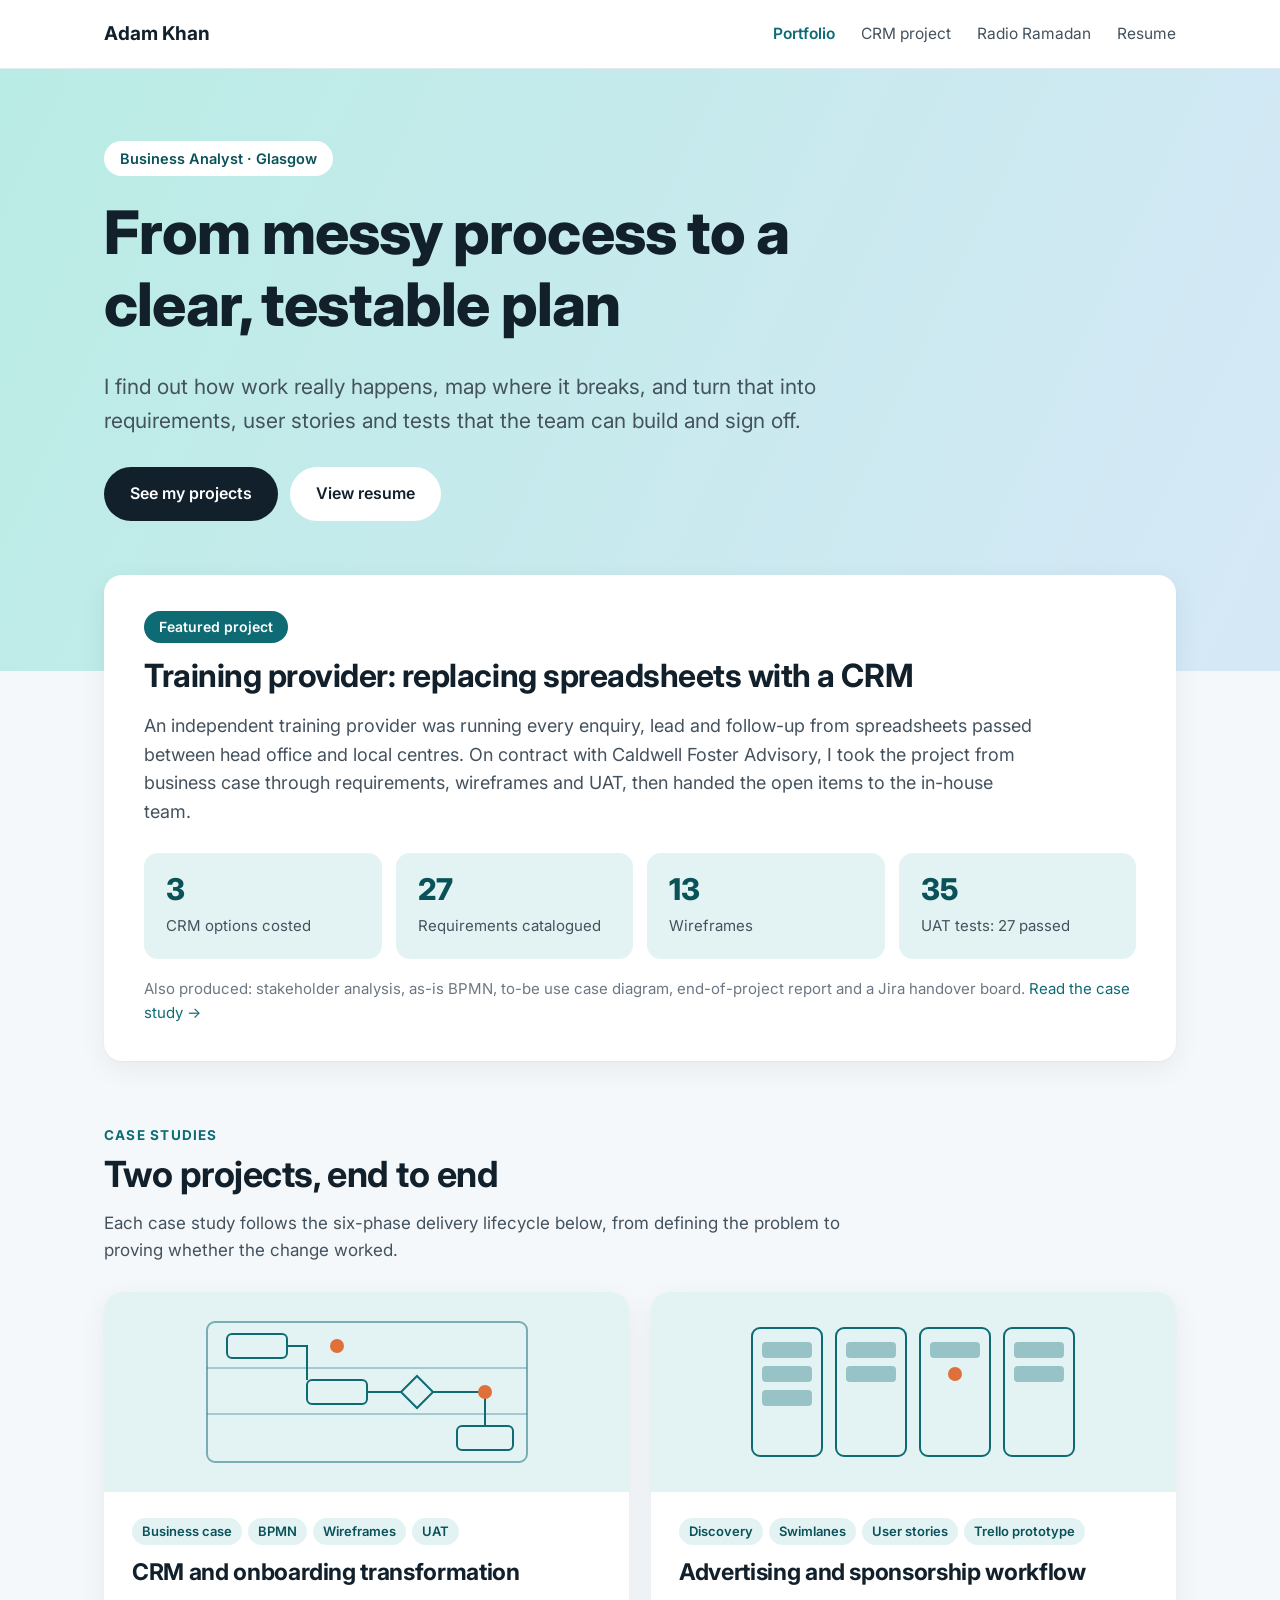
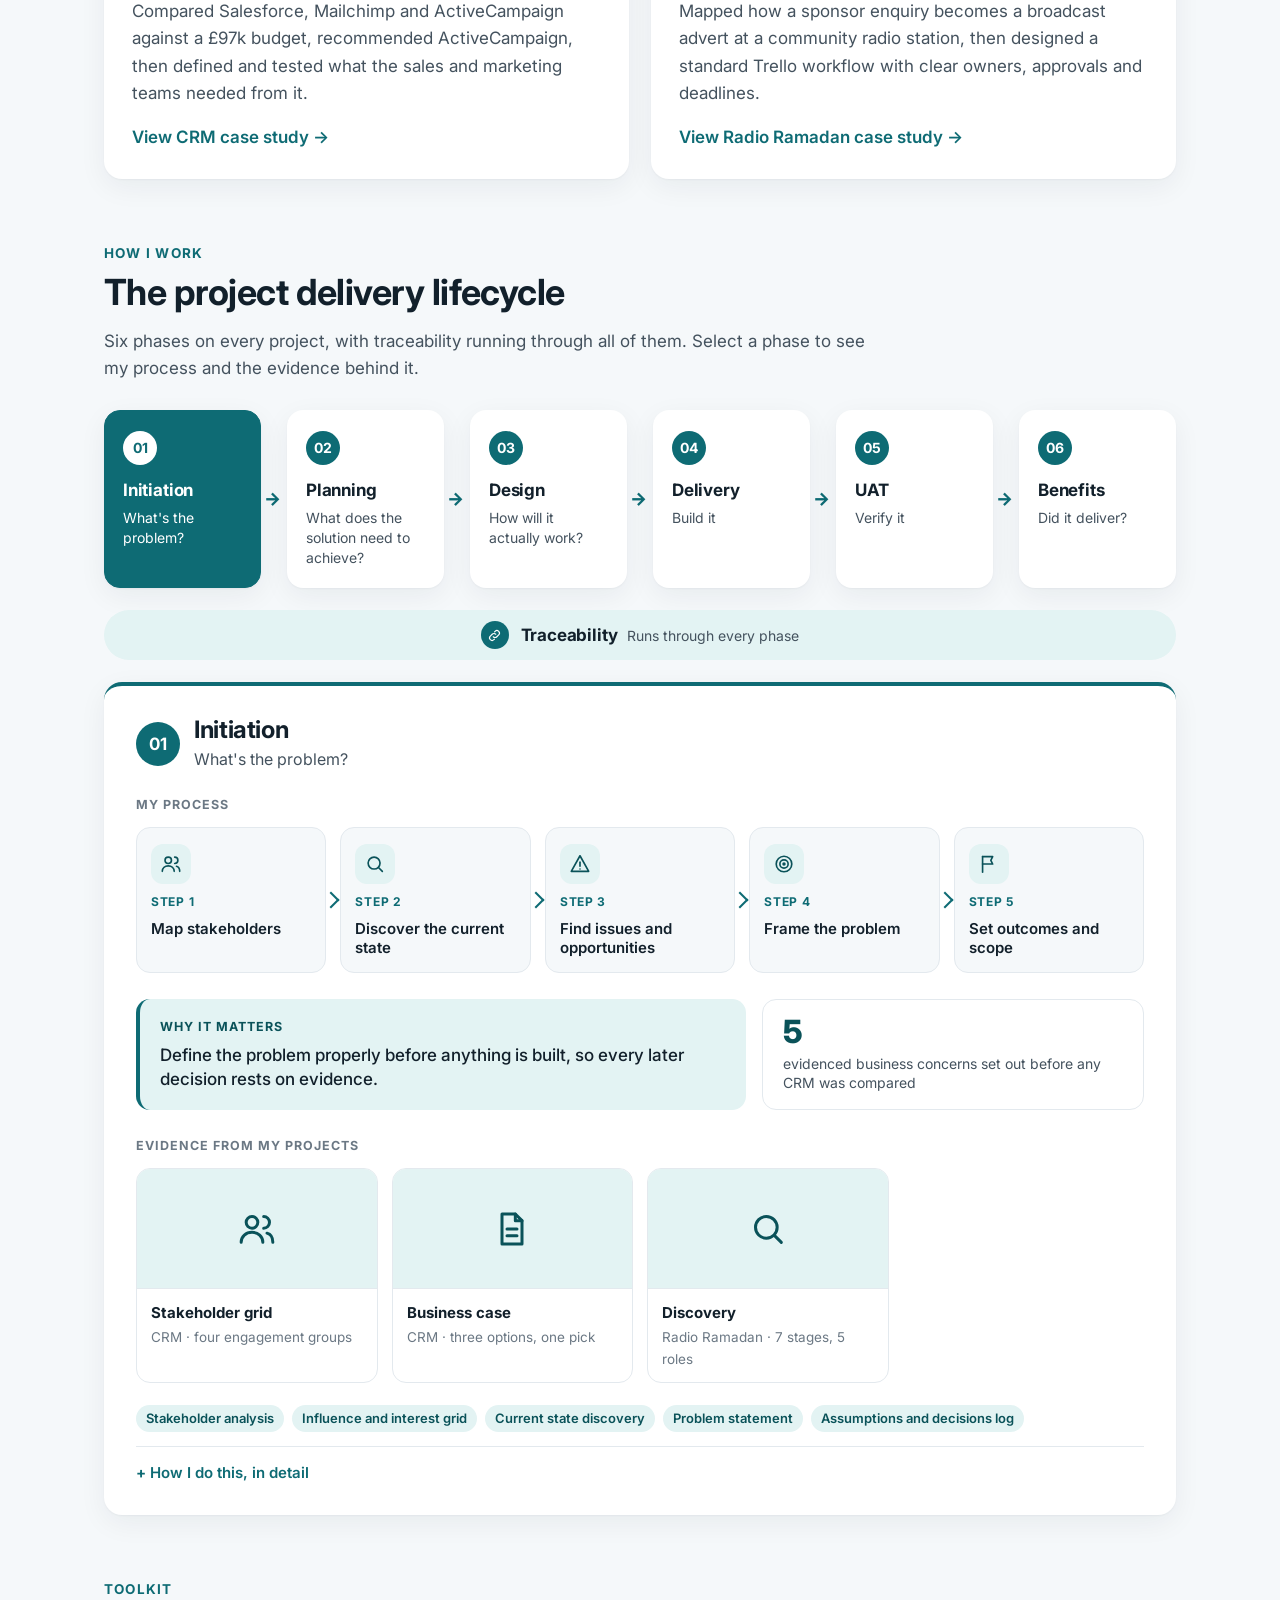
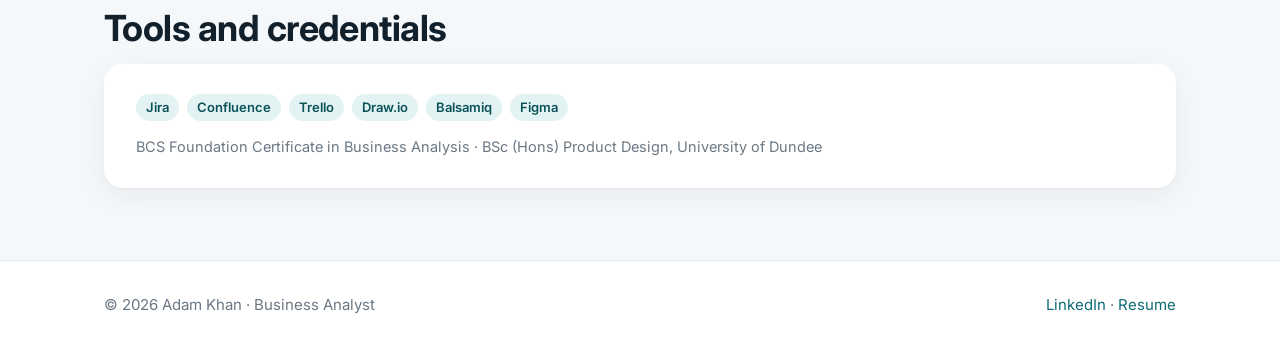
==== commit 7ac935e3: "Align case studies with the delivery lifecycle Sections now run in lifecycle order with a phase stri" ====
--- a/index.html
+++ b/index.html
@@ -8,7 +8,7 @@
 <link rel="preconnect" href="https://fonts.googleapis.com">
 <link rel="preconnect" href="https://fonts.gstatic.com" crossorigin>
 <link href="https://fonts.googleapis.com/css2?family=Inter:wght@400;500;600;700;800&display=swap" rel="stylesheet">
-<link rel="stylesheet" href="styles.css?v=3">
+<link rel="stylesheet" href="styles.css?v=4">
 </head>
 <body>
 
@@ -55,7 +55,7 @@
   <section id="work">
     <p class="eyebrow">Case studies</p>
     <h2 class="section-title">Two projects, end to end</h2>
-    <p class="section-lede">Each case study follows the same path: understand the problem, model the process, define what is needed, prove it with tests, and leave a clean handover.</p>
+    <p class="section-lede">Each case study follows the six-phase delivery lifecycle below, from defining the problem to proving whether the change worked.</p>
 
     <div class="grid-2">
       <a class="work-card" href="caldwell.html">
@@ -334,15 +334,11 @@
 
   <section>
     <p class="eyebrow">Toolkit</p>
-    <h2 class="section-title">Techniques and tools</h2>
-    <div class="panel">
+    <h2 class="section-title">Tools and credentials</h2>
+    <div class="panel toolkit">
       <div class="skills">
-        <span class="chip">Stakeholder analysis</span><span class="chip">Requirements elicitation</span><span class="chip">Traceability</span>
-        <span class="chip">User stories and acceptance criteria</span><span class="chip">MoSCoW</span><span class="chip">Business cases</span>
-        <span class="chip">Gap and risk analysis</span><span class="chip">BPMN</span><span class="chip">UML use cases</span>
-        <span class="chip">Wireframing</span><span class="chip">UAT planning</span><span class="chip">Change impact</span>
-        <span class="chip muted">Jira</span><span class="chip muted">Confluence</span><span class="chip muted">Trello</span>
-        <span class="chip muted">Draw.io</span><span class="chip muted">Balsamiq</span><span class="chip muted">Figma</span>
+        <span class="chip">Jira</span><span class="chip">Confluence</span><span class="chip">Trello</span>
+        <span class="chip">Draw.io</span><span class="chip">Balsamiq</span><span class="chip">Figma</span>
       </div>
       <p class="note">BCS Foundation Certificate in Business Analysis · BSc (Hons) Product Design, University of Dundee</p>
     </div>
@@ -356,6 +352,6 @@
     <span><a href="https://www.linkedin.com/in/akhans">LinkedIn</a> · <a href="resume.html">Resume</a></span>
   </div>
 </footer>
-<script src="main.js?v=3"></script>
+<script src="main.js?v=4"></script>
 </body>
 </html>
--- a/styles.css
+++ b/styles.css
@@ -298,6 +298,26 @@
 .role li { margin-bottom: 5px; }
 .skills { display: flex; flex-wrap: wrap; gap: 8px; }
 
+/* Case study: lifecycle strip, tiles, collapsible tables */
+.phase-strip { display: grid; grid-template-columns: repeat(6, 1fr); gap: 12px; margin: 22px 0 26px; }
+.ps-item { display: flex; flex-direction: column; gap: 6px; align-items: flex-start; background: var(--surface); border-radius: 14px; padding: 14px 14px 16px; box-shadow: var(--shadow); color: inherit; border: 1.5px solid transparent; transition: border-color .15s, transform .15s; }
+.ps-item:hover { border-color: var(--brand); transform: translateY(-2px); text-decoration: none; }
+.ps-item .lc-badge { width: 30px; height: 30px; font-size: 13px; }
+.ps-name { font-weight: 700; font-size: 15.5px; }
+.ps-what { font-size: 13.5px; color: var(--ink-2); line-height: 1.4; flex: 1; }
+.tiles { display: grid; grid-template-columns: repeat(auto-fill, minmax(190px, 1fr)); gap: 14px; margin-bottom: 18px; }
+.tile { background: var(--surface); border-radius: 14px; padding: 18px; box-shadow: var(--shadow); display: flex; flex-direction: column; gap: 6px; }
+.tile-ic { display: grid; place-items: center; width: 40px; height: 40px; border-radius: 12px; background: var(--fail-soft); color: var(--fail); margin-bottom: 4px; }
+.tile b { font-size: 15.5px; }
+.tile span:last-child { font-size: 14px; color: var(--ink-2); line-height: 1.45; }
+.flow-steps { margin-bottom: 26px; }
+.flow-steps li { background: var(--surface); box-shadow: var(--shadow); border-color: transparent; }
+.flow-steps .lc-step-n::before { content: ""; }
+.note-line { color: var(--ink-3); font-size: 14.5px; margin: 6px 0 0; }
+.show-all { font: inherit; font-size: 14.5px; font-weight: 600; color: var(--brand); background: var(--brand-soft); border: 0; border-radius: 999px; padding: 8px 16px; margin-top: 12px; cursor: pointer; }
+.show-all:hover { background: var(--brand); color: #fff; }
+table[data-collapsed="true"] tbody tr.over { display: none; }
+
 /* Footer */
 .site-footer { border-top: 1px solid var(--line); padding: 32px 0; color: var(--ink-3); font-size: 15px; background: var(--surface); }
 .site-footer .wrap { display: flex; justify-content: space-between; flex-wrap: wrap; gap: 12px; }
@@ -310,6 +330,7 @@
   .lc-steps { grid-auto-flow: row; grid-template-columns: repeat(2, 1fr); }
   .lc-steps li::after { display: none; }
   .lc-mid { grid-template-columns: 1fr; }
+  .phase-strip { grid-template-columns: repeat(3, 1fr); }
   .grid-2 { grid-template-columns: 1fr; }
 }
 @media (max-width: 720px) {
@@ -331,6 +352,8 @@
   .lc-steps li:not(:last-child)::after { display: block; right: auto; left: 33px; top: auto; bottom: -11px; transform: rotate(135deg); }
   .lc-step-n { display: none; }
   .lc-proof { grid-template-columns: 1fr; }
+  .phase-strip { grid-template-columns: repeat(2, 1fr); }
+  .tiles { grid-template-columns: 1fr; }
   .matrix { grid-template-columns: 24px 1fr; grid-template-rows: auto auto auto; }
   .matrix .q { grid-column: 2; }
   .matrix .ylab { grid-row: 1 / 3; }
@@ -340,7 +363,8 @@
 
 /* Print / PDF */
 @media print {
-  .site-header, .subnav, .nav-toggle, .btns, .filters, .lightbox, .site-footer { display: none !important; }
+  .site-header, .subnav, .nav-toggle, .btns, .filters, .lightbox, .site-footer, .show-all { display: none !important; }
+  table[data-collapsed="true"] tbody tr.over { display: table-row !important; }
   body { background: #fff; font-size: 12pt; }
   .hero { background: none; padding: 0 0 12pt; }
   .lift { margin-top: 0; }
